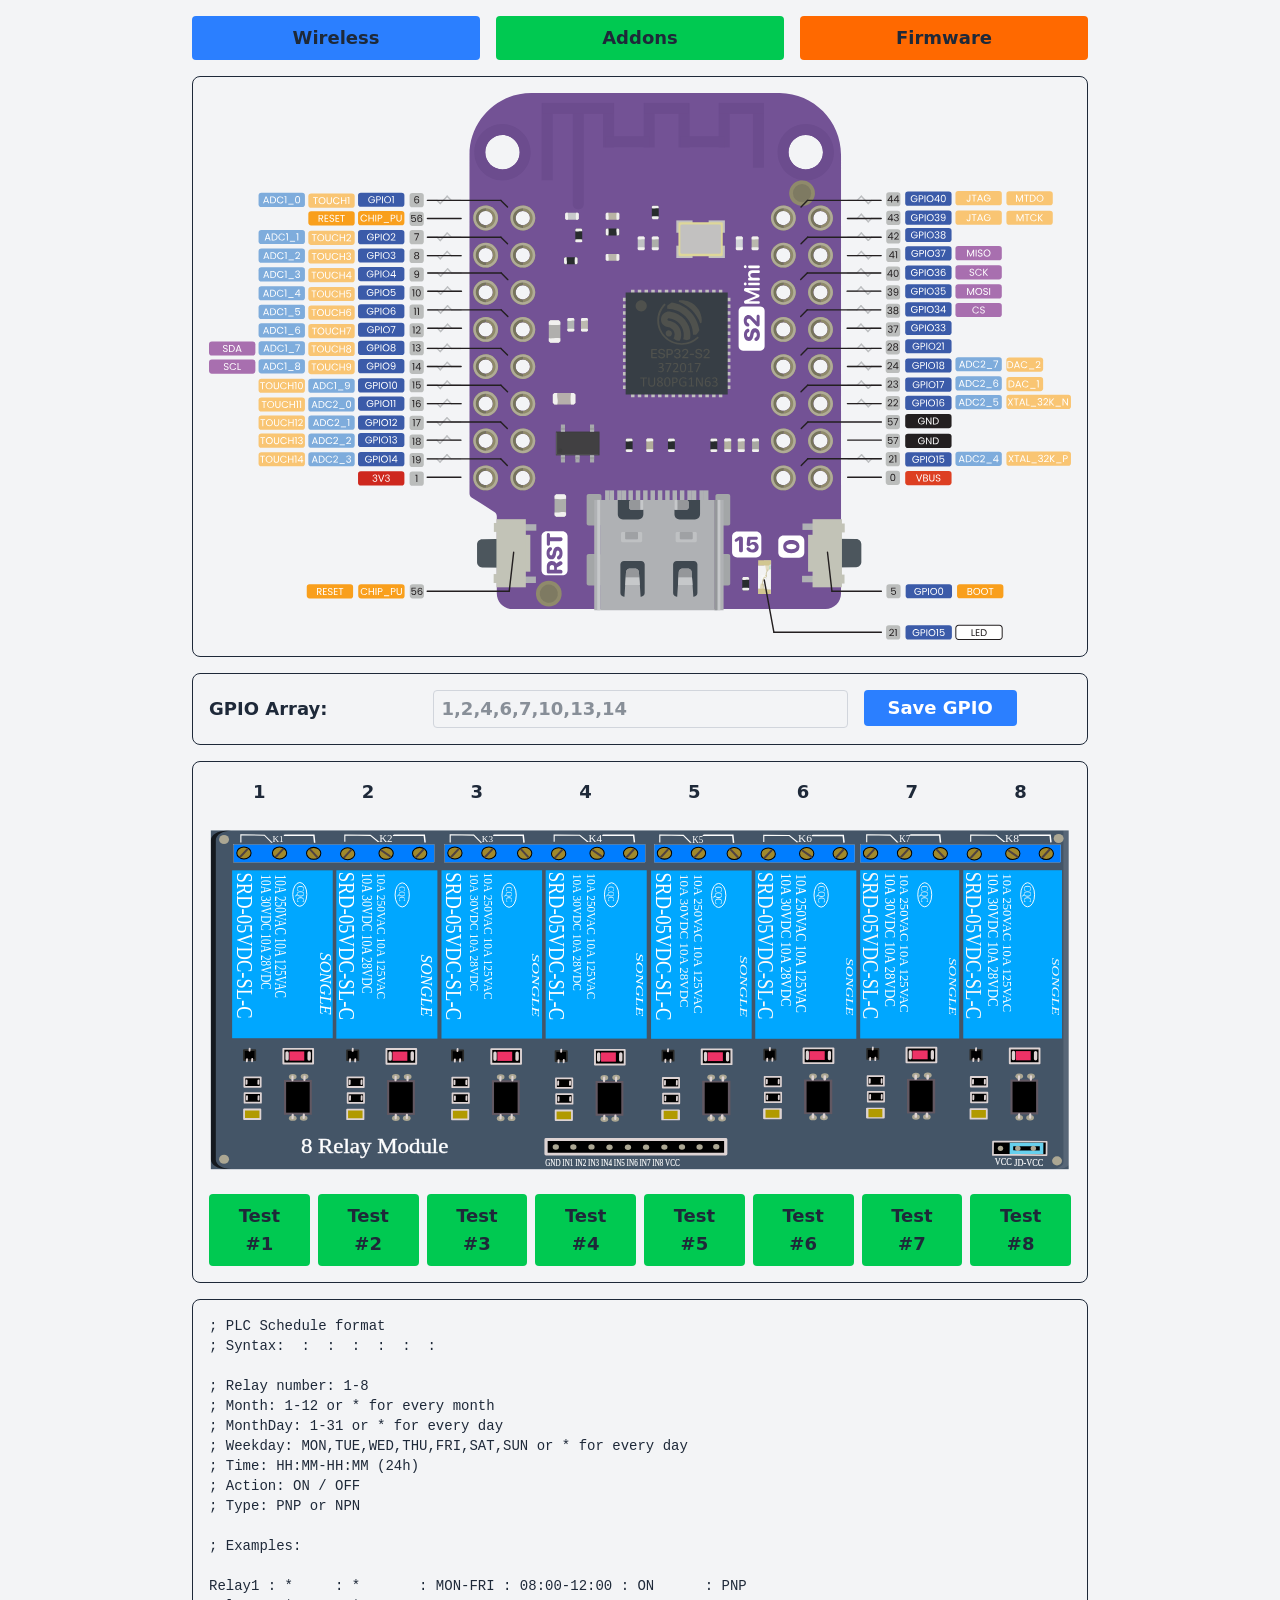
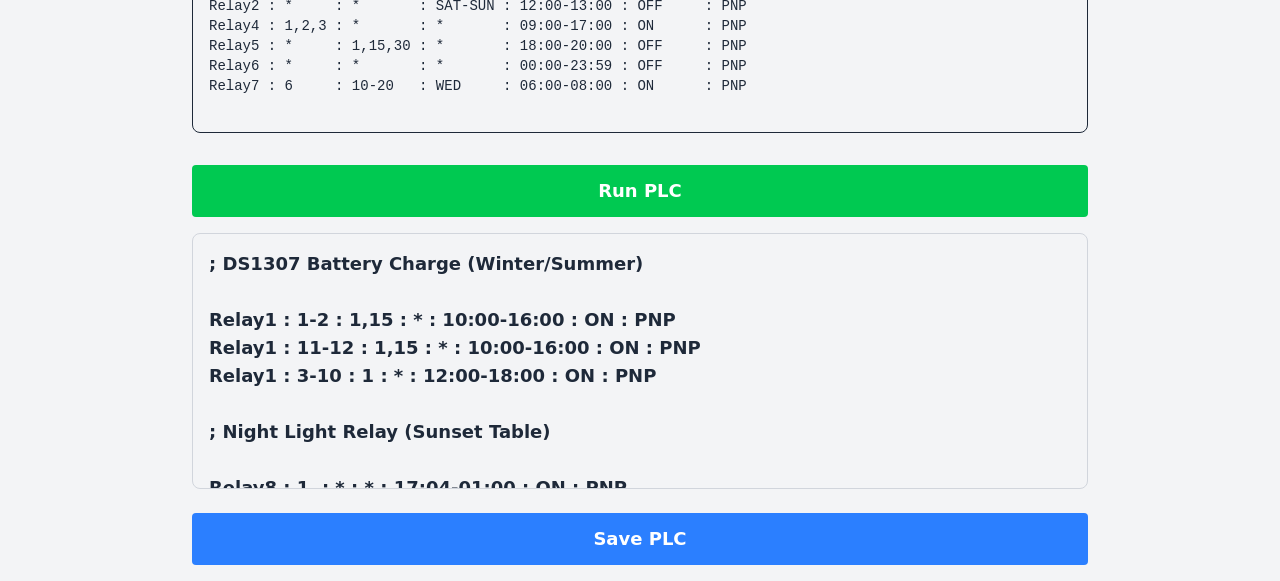
==== Web/index.html @ d3406d33 "remap eeprom" ====
<!DOCTYPE html>
<html>
    <head>
        <title>tiny relay</title>
        <meta charset="UTF-8">
        <meta name="viewport" content="width=device-width, initial-scale=1.0">
        <link rel="stylesheet" type="text/css" href="css/tailwind.css">
        <script defer src="js/common.js"></script>
        <script>
	        document.addEventListener('DOMContentLoaded', function(event)
	        {
	        	var xhr = new XMLHttpRequest();
				xhr.open("GET", "plc.txt", true);
				xhr.send();
				xhr.onload = function () {
				    if (xhr.status === 200) {
				        document.getElementById("plcbox").value = xhr.responseText;
				        var d = new Date();
				        var epoch = Math.floor(Date.now() / 1000);
						var ntp = new XMLHttpRequest();
						ntp.open('GET', 'api?&ntp=1&tz=' + getPOSIXtz() + '&epoch=' + epoch, true);
						ntp.send();
						var gpio = new XMLHttpRequest();
						gpio.open('GET', 'api?gpio=1', true);
					    gpio.send();
					    gpio.onload = function() {
					        if (gpio.status == 200) {
					        	if(gpio.responseText != 'Locked') {
									document.getElementById("gpio-array").value = gpio.responseText;
							    }
					        }
					    };
				    } else {
				        notify('', 'Failed to load PLC', 'danger');
				    }
				};
				xhr.onerror = function () {
				    notify('', 'Request error', 'danger');
				};
        	});
        	function runPLC()
			{
				var xhr = new XMLHttpRequest();
				xhr.open("GET", "api?plc=1", true);
				xhr.send();
				xhr.onload = function () {
				    if (xhr.status === 200) {
				    	if(xhr.responseText == 'Locked') {
			        		RelayLogin();
			        	}else if(xhr.responseText == '') {
			        		notify('', 'No Rules for Today', 'warning');
			        	}else{
			        		var lines = xhr.responseText.split("\n");
			        		for (var i = 0; i < lines.length - 1; i++) {
			        			var line = lines[i];
			        			notify('', line, 'success');
			        			var match = line.match(/\[#(\d+)\]/);
			        			var relayNumber = parseInt(match[1], 10);
		        				var elementId = "test-relay" + relayNumber;
								var relayElement = document.getElementById(elementId);
			        			if (line.includes("TRUE")) {
					                testRelayVisual(relayElement, relayNumber, 1);
					            }else{
					            	if(relayElement.textContent == 'Stop #' + relayNumber) {
										testRelay(relayElement, relayNumber);
									}
					            }
				        	}
			        	}
				    } else {
				        notify('', 'Failed to run PLC', 'danger');
				    }
				};
				xhr.onerror = function () {
				    notify('', 'Request error', 'danger');
				};
			}
			function testRelayVisual(obj, n, action)
			{
        		if(action == 1){
        			obj.classList.remove(
                      'bg-green-500',
                      'hover:bg-green-600'
                    );
					obj.classList.add(
                      'bg-red-500',
                      'hover:bg-red-600'
                    );
                    obj.textContent = 'Stop #' + n;
        		}else{
        			obj.classList.remove(
                      'bg-red-500',
                      'hover:bg-red-600'
                    );
					obj.classList.add(
                      'bg-green-500',
                      'hover:bg-green-600'
                    );
                    obj.textContent = 'Test #' + n;
        		}
			}
        	function testRelay(obj, n)
			{
				action = 1;
				if(obj.textContent == 'Stop #' + n) {
					action = 0;
				}
				var xhr = new XMLHttpRequest();
				xhr.open('GET', 'api?relay=' + action + '&n=' + (n - 1), true);
			    xhr.send();
			    xhr.onload = function() {
			        if (xhr.status == 200) {
			        	if(xhr.responseText == 'Locked') {
			        		RelayLogin();
			        	}else {
			        		testRelayVisual(obj, n, action);
			        		if(action == 1){
			        			notify('', 'Relay #' + n + ' ON', 'success');
			        		}else{
			        			notify('', 'Relay #' + n + ' OFF', 'danger');
			        		}
					    }
			        }else{
			        	notify('', 'Relay Test Failed', 'danger');
			        }
			    };
			}
			function saveGPIO()
			{
				var value = document.getElementById("gpio-array").value;
				var gpio = new XMLHttpRequest();
				gpio.open('GET', 'api?gpio=1&save=' + value.replace(' ',''), true);
			    gpio.send();
			    gpio.onload = function() {
			        if (gpio.status == 200) {
			        	if(gpio.responseText == 'Locked') {
			        		RelayLogin();
			        	}else {
			        		notify('', 'GPIO Saved', 'success');
					    }
			        }
			    };
			}
			function getPOSIXtz() {
			 	const tz = Intl.DateTimeFormat().resolvedOptions().timeZone;
			 	const offset = new Date().getTimezoneOffset() / 60;
			 	return "UTC" + offset;
			}
        </script>
    </head>
    <body class="bg-gray-100 dark:bg-gray-600 flex justify-center items-center min-h-screen p-4">
		<div class="fixed top-0 right-0 p-3 z-[2000]" id="notify"></div>
		<div class="fixed inset-0 bg-black opacity-50 hidden" id="modal-backdrop"></div>
	  	<div class="w-full max-w-4xl flex flex-col gap-4">
	  		<div class="flex flex-row gap-4 w-full text-lg font-semibold text-gray-800 dark:text-white">
			    <div class="grid grid-cols-1 gap-2 flex-1">
			        <button id="wireless" class="bg-blue-500 py-2 px-4 rounded hover:bg-blue-600 transition-colors duration-200" justify-center onclick="window.location.href='wireless.html'">Wireless</button>
			    </div>
			    <div class="grid grid-cols-1 gap-2 flex-1">
					<button id="test-relay1" class="bg-green-500 py-2 px-4 rounded hover:bg-green-600 transition-colors duration-200" justify-center onclick="window.location.href='addons.html'">Addons</button>
			    </div>
			    <div class="grid grid-cols-1 gap-2 flex-1">
					<button id="test-relay1" class="bg-orange-500 py-2 px-4 rounded hover:bg-orange-600 transition-colors duration-200" justify-center onclick="window.location.href='firmware.html'">Firmware</button>
			    </div>
		    </div>
	  		<div class="flex flex-row gap-4">
	  			<div class="bg-gray-100 dark:bg-gray-500 border border-gray-800 dark:border-white rounded-lg p-4">
	  			<img src="img/esp32s2-mini.svg">
	  			</div>
	  		</div>
	  		<div class="bg-gray-100 dark:bg-gray-500 border border-gray-800 dark:border-white rounded-lg p-4">
			  	<div class="flex flex-row gap-4 w-full text-lg font-semibold text-gray-800 dark:text-white">
				    <div class="w-1/4 flex items-center">
				      <span>GPIO Array:</span>
				    </div>
				    <div class="w-2/4">
						<input type="text" id="gpio-array" class="border border-gray-300 rounded px-2 py-1 focus:outline-none focus:ring focus:ring-blue-200 w-full" placeholder="1,2,4,6,7,10,13,14">
				    </div>
				    <div class="w-1/4">
				      	<button onclick="saveGPIO()" class="bg-blue-500 hover:bg-blue-600 text-white font-semibold py-1 px-6 rounded transition-colors duration-200">Save GPIO</button>
				    </div>
			  	</div>
			</div>
	  		<div class="bg-gray-100 dark:bg-gray-500 border border-gray-800 dark:border-white rounded-lg p-4">
			    <div class="flex flex-row lg:flex-col sm:flex-row gap-4 w-full text-lg font-semibold text-gray-800 dark:text-white">
				    <div class="grid grid-cols-1 lg:grid-cols-8 gap-2 flex-1">
					 	<div class="justify-self-center self-center order-8 lg:order-1">1</div>
				      	<div class="justify-self-center self-center order-7 lg:order-2">2</div>
				      	<div class="justify-self-center self-center order-6 lg:order-3">3</div>
				      	<div class="justify-self-center self-center order-5 lg:order-4">4</div>
				      	<div class="justify-self-center self-center order-4 lg:order-5">5</div>
				      	<div class="justify-self-center self-center order-3 lg:order-6">6</div>
				      	<div class="justify-self-center self-center order-2 lg:order-7">7</div>
				      	<div class="justify-self-center self-center order-1 lg:order-8">8</div>
				    </div>
				    <div class="grid grid-cols-1 flex-1">
				        <img src="img/8-channel-relay.svg" class="h-full w-full -rotate-90 lg:rotate-0 transition-transform duration-300">
				    </div>
				    <div class="grid grid-cols-1 lg:grid-cols-8 gap-2 flex-1">
						<button id="test-relay1" onclick="testRelay(this,1)" class="bg-green-500 py-2 px-4 rounded hover:bg-green-600 transition-colors duration-200 justify-center order-8 lg:order-1">Test #1</button>
					    <button id="test-relay2" onclick="testRelay(this,2)" class="bg-green-500 py-2 px-4 rounded hover:bg-green-600 transition-colors duration-200 justify-center order-7 lg:order-2">Test #2</button>
					    <button id="test-relay3" onclick="testRelay(this,3)" class="bg-green-500 py-2 px-4 rounded hover:bg-green-600 transition-colors duration-200 justify-center order-6 lg:order-3">Test #3</button>
					    <button id="test-relay4" onclick="testRelay(this,4)" class="bg-green-500 py-2 px-4 rounded hover:bg-green-600 transition-colors duration-200 justify-center order-5 lg:order-4">Test #4</button>
					    <button id="test-relay5" onclick="testRelay(this,5)" class="bg-green-500 py-2 px-4 rounded hover:bg-green-600 transition-colors duration-200 justify-center order-4 lg:order-5">Test #5</button>
					    <button id="test-relay6" onclick="testRelay(this,6)" class="bg-green-500 py-2 px-4 rounded hover:bg-green-600 transition-colors duration-200 justify-center order-3 lg:order-6">Test #6</button>
					    <button id="test-relay7" onclick="testRelay(this,7)" class="bg-green-500 py-2 px-4 rounded hover:bg-green-600 transition-colors duration-200 justify-center order-2 lg:order-7">Test #7</button>
					    <button id="test-relay8" onclick="testRelay(this,8)" class="bg-green-500 py-2 px-4 rounded hover:bg-green-600 transition-colors duration-200 justify-center order-1 lg:order-8">Test #8</button>
				    </div>
			    </div>
			</div>
			<div class="bg-gray-100 dark:bg-gray-500 border border-gray-800 dark:border-white rounded-lg p-4 text-sm text-gray-800 dark:text-white overflow-auto">
			    	<pre>
; PLC Schedule format
; Syntax: <Relay> : <Month> : <MonthDay> : <Weekday> : <Time> : <Action> : <Type>

; Relay number: 1-8
; Month: 1-12 or * for every month
; MonthDay: 1-31 or * for every day
; Weekday: MON,TUE,WED,THU,FRI,SAT,SUN or * for every day
; Time: HH:MM-HH:MM (24h)
; Action: ON / OFF
; Type: PNP or NPN

; Examples:

Relay1 : *     : *       : MON-FRI : 08:00-12:00 : ON      : PNP
Relay2 : *     : *       : SAT-SUN : 12:00-13:00 : OFF     : PNP
Relay4 : 1,2,3 : *       : *       : 09:00-17:00 : ON      : PNP
Relay5 : *     : 1,15,30 : *       : 18:00-20:00 : OFF     : PNP
Relay6 : *     : *       : *       : 00:00-23:59 : OFF     : PNP
Relay7 : 6     : 10-20   : WED     : 06:00-08:00 : ON      : PNP
				</pre>
			</div>
			<div class="gap-4 w-full max-w-4xl">
    			<div class="text-lg font-semibold text-gray-800 dark:text-white">
    				<button onclick="runPLC()" class="bg-green-500 hover:bg-green-600 text-white font-semibold py-3 px-6 rounded transition-colors duration-200 w-full mt-4">Run PLC</button>
    				<form id="plcform" method="POST" action="plc.txt">
	  					<textarea name="plcbox" id="plcbox" class="w-full h-64 p-4 border border-gray-300 rounded-lg resize-none focus:outline-none focus:ring-2 focus:ring-blue-500 mt-4" placeholder="Enter PLC data here..."></textarea>
			    		<button type="submit" class="bg-blue-500 hover:bg-blue-600 text-white font-semibold py-3 px-6 rounded transition-colors duration-200 w-full mt-4">Save PLC</button>
			    	</form>
				</div>
	  		</div>
		</div>
		<div class="fixed inset-0 flex items-center justify-center hidden modal" id="demo-lock">
		    <div class="bg-white dark:bg-gray-800 p-4 rounded-lg w-full max-w-md mx-auto border border-gray-600 dark:border-gray-300">
		        <div class="flex modal-header justify-between items-center border-b border-gray-600 dark:border-gray-300">
		        	<h5 class="text-lg font-semibold text-gray-800 dark:text-white">Login</h5>
		            <button id="close-modal" class="text-gray-500 hover:text-gray-800 dark:text-gray-400 dark:hover:text-gray-300 focus:outline-none text-2xl" onclick="hideModal(this)">&times;</button>
		        </div>
		        <form method="POST" action="login" id="demo-lock-form">
		            <input type="password" id="DemoPassword" name="password" class="border border-gray-300 dark:border-gray-600 focus:ring focus:ring-green-500 rounded-md p-2 w-full" placeholder="Password" required>
		        	<button type="submit" class="bg-green-500 hover:bg-green-600 text-white rounded w-full px-4 py-2 mt-4" id="demo-lock-ok">Login</button>
		        </form>
		    </div>
		</div>
    </body>
</html>
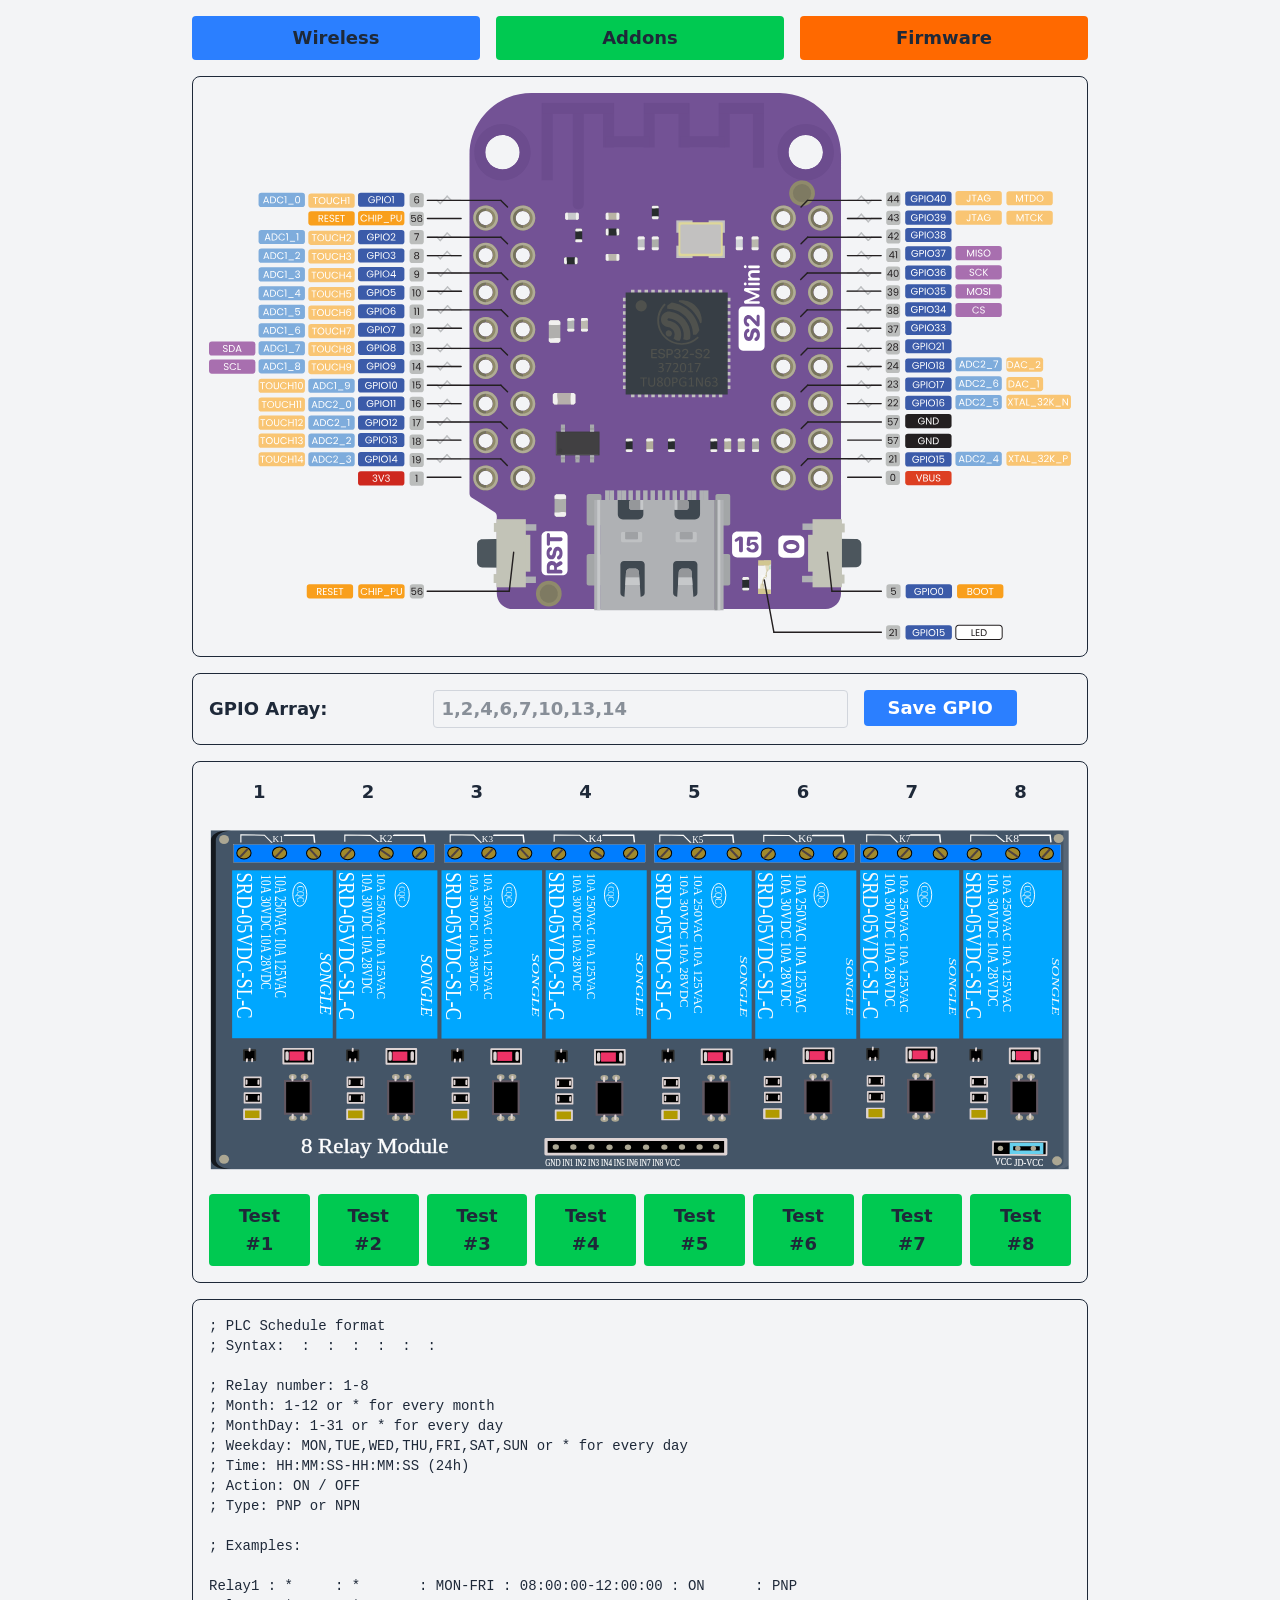
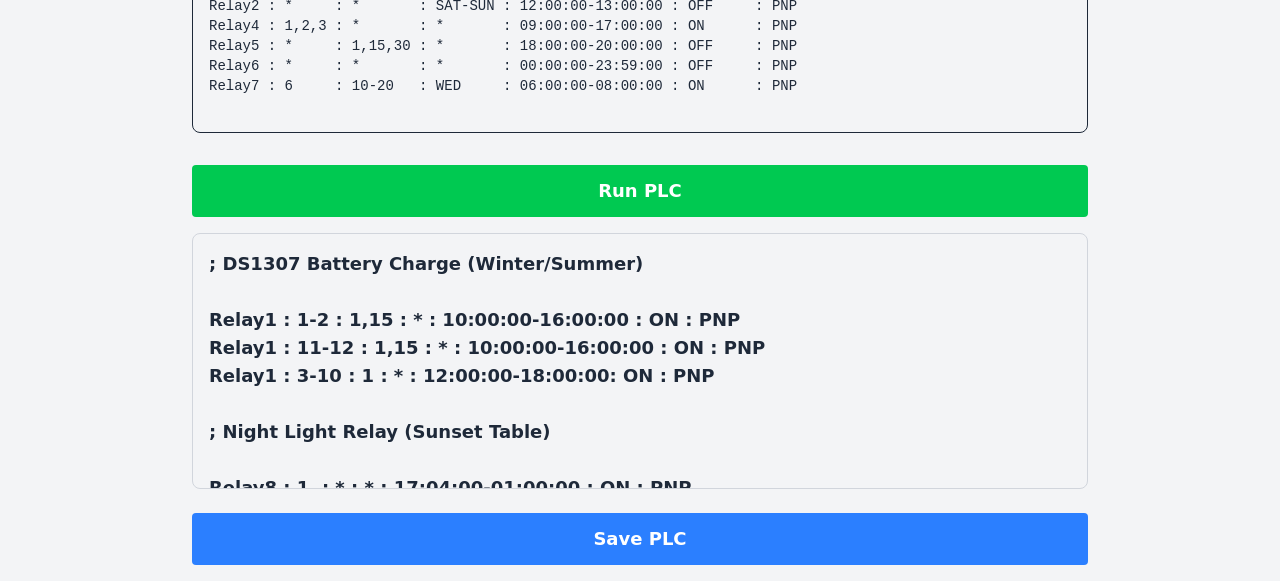
==== commit b5c91a5f: "added plc time in seconds" ====
--- a/Web/index.html
+++ b/Web/index.html
@@ -7,8 +7,42 @@
         <link rel="stylesheet" type="text/css" href="css/tailwind.css">
         <script defer src="js/common.js"></script>
         <script>
+        	var nvram = new XMLHttpRequest();
+            nvram.responseType = 'json';
+            nvram.open('GET', 'nvram.json', true);
+            nvram.send();
+            nvram.onload = function(e) {
+                if (nvram.response != undefined && nvram.response.nvram) {
+			        var info = nvram.response.nvram[0];
+			        if (info.indexOf('ESP32-D0WD-V3') != -1) {
+            			document.getElementById('8-channel-relay').remove();
+			            var espboard = document.getElementById('esp32-board');
+			            espboard.src = 'img/esp32-relay-x1.svg';
+			            var testbutton = document.createElement('button');
+			            testbutton.textContent = 'Test Relay 1';
+                        testbutton.classList.add(
+                    	'bg-green-500',
+                    	'py-2',
+                    	'px-4',
+                    	'rounded',
+                    	'hover:bg-green-600',
+                    	'transition-colors',
+                    	'duration-200',
+                    	'justify-center',
+                    	'm-6'
+                        );
+						testbutton.onclick = function(e) {
+						    testRelay(this,1);
+						};
+                        espboard.parentElement.appendChild(testbutton);
+			        }
+			    } else {
+			       document.getElementById("esp32-board").src = 'img/esp32s2-mini.svg';
+			    }
+            };
 	        document.addEventListener('DOMContentLoaded', function(event)
 	        {
+
 	        	var xhr = new XMLHttpRequest();
 				xhr.open("GET", "plc.txt", true);
 				xhr.send();
@@ -86,7 +120,7 @@
                       'bg-red-500',
                       'hover:bg-red-600'
                     );
-                    obj.textContent = 'Stop #' + n;
+                     obj.textContent = obj.textContent.replace('Test','Stop');
         		}else{
         			obj.classList.remove(
                       'bg-red-500',
@@ -96,13 +130,14 @@
                       'bg-green-500',
                       'hover:bg-green-600'
                     );
-                    obj.textContent = 'Test #' + n;
+                    obj.textContent = obj.textContent.replace('Stop','Test');
         		}
 			}
         	function testRelay(obj, n)
 			{
 				action = 1;
-				if(obj.textContent == 'Stop #' + n) {
+
+				if (obj.textContent.indexOf('Stop') != -1) {
 					action = 0;
 				}
 				var xhr = new XMLHttpRequest();
@@ -164,9 +199,11 @@
 			    </div>
 		    </div>
 	  		<div class="flex flex-row gap-4">
-	  			<div class="bg-gray-100 dark:bg-gray-500 border border-gray-800 dark:border-white rounded-lg p-4">
-	  			<img src="img/esp32s2-mini.svg">
+	  			<center>
+	  			<div class="bg-gray-100 dark:bg-gray-500 border border-gray-800 dark:border-white rounded-lg p-4 text-lg font-semibold text-gray-800 dark:text-white">
+	  				<img id="esp32-board">
 	  			</div>
+	  			</center>
 	  		</div>
 	  		<div class="bg-gray-100 dark:bg-gray-500 border border-gray-800 dark:border-white rounded-lg p-4">
 			  	<div class="flex flex-row gap-4 w-full text-lg font-semibold text-gray-800 dark:text-white">
@@ -181,7 +218,7 @@
 				    </div>
 			  	</div>
 			</div>
-	  		<div class="bg-gray-100 dark:bg-gray-500 border border-gray-800 dark:border-white rounded-lg p-4">
+	  		<div id="8-channel-relay" class="bg-gray-100 dark:bg-gray-500 border border-gray-800 dark:border-white rounded-lg p-4">
 			    <div class="flex flex-row lg:flex-col sm:flex-row gap-4 w-full text-lg font-semibold text-gray-800 dark:text-white">
 				    <div class="grid grid-cols-1 lg:grid-cols-8 gap-2 flex-1">
 					 	<div class="justify-self-center self-center order-8 lg:order-1">1</div>
@@ -217,18 +254,18 @@
 ; Month: 1-12 or * for every month
 ; MonthDay: 1-31 or * for every day
 ; Weekday: MON,TUE,WED,THU,FRI,SAT,SUN or * for every day
-; Time: HH:MM-HH:MM (24h)
+; Time: HH:MM:SS-HH:MM:SS (24h)
 ; Action: ON / OFF
 ; Type: PNP or NPN
 
 ; Examples:
 
-Relay1 : *     : *       : MON-FRI : 08:00-12:00 : ON      : PNP
-Relay2 : *     : *       : SAT-SUN : 12:00-13:00 : OFF     : PNP
-Relay4 : 1,2,3 : *       : *       : 09:00-17:00 : ON      : PNP
-Relay5 : *     : 1,15,30 : *       : 18:00-20:00 : OFF     : PNP
-Relay6 : *     : *       : *       : 00:00-23:59 : OFF     : PNP
-Relay7 : 6     : 10-20   : WED     : 06:00-08:00 : ON      : PNP
+Relay1 : *     : *       : MON-FRI : 08:00:00-12:00:00 : ON      : PNP
+Relay2 : *     : *       : SAT-SUN : 12:00:00-13:00:00 : OFF     : PNP
+Relay4 : 1,2,3 : *       : *       : 09:00:00-17:00:00 : ON      : PNP
+Relay5 : *     : 1,15,30 : *       : 18:00:00-20:00:00 : OFF     : PNP
+Relay6 : *     : *       : *       : 00:00:00-23:59:00 : OFF     : PNP
+Relay7 : 6     : 10-20   : WED     : 06:00:00-08:00:00 : ON      : PNP
 				</pre>
 			</div>
 			<div class="gap-4 w-full max-w-4xl">
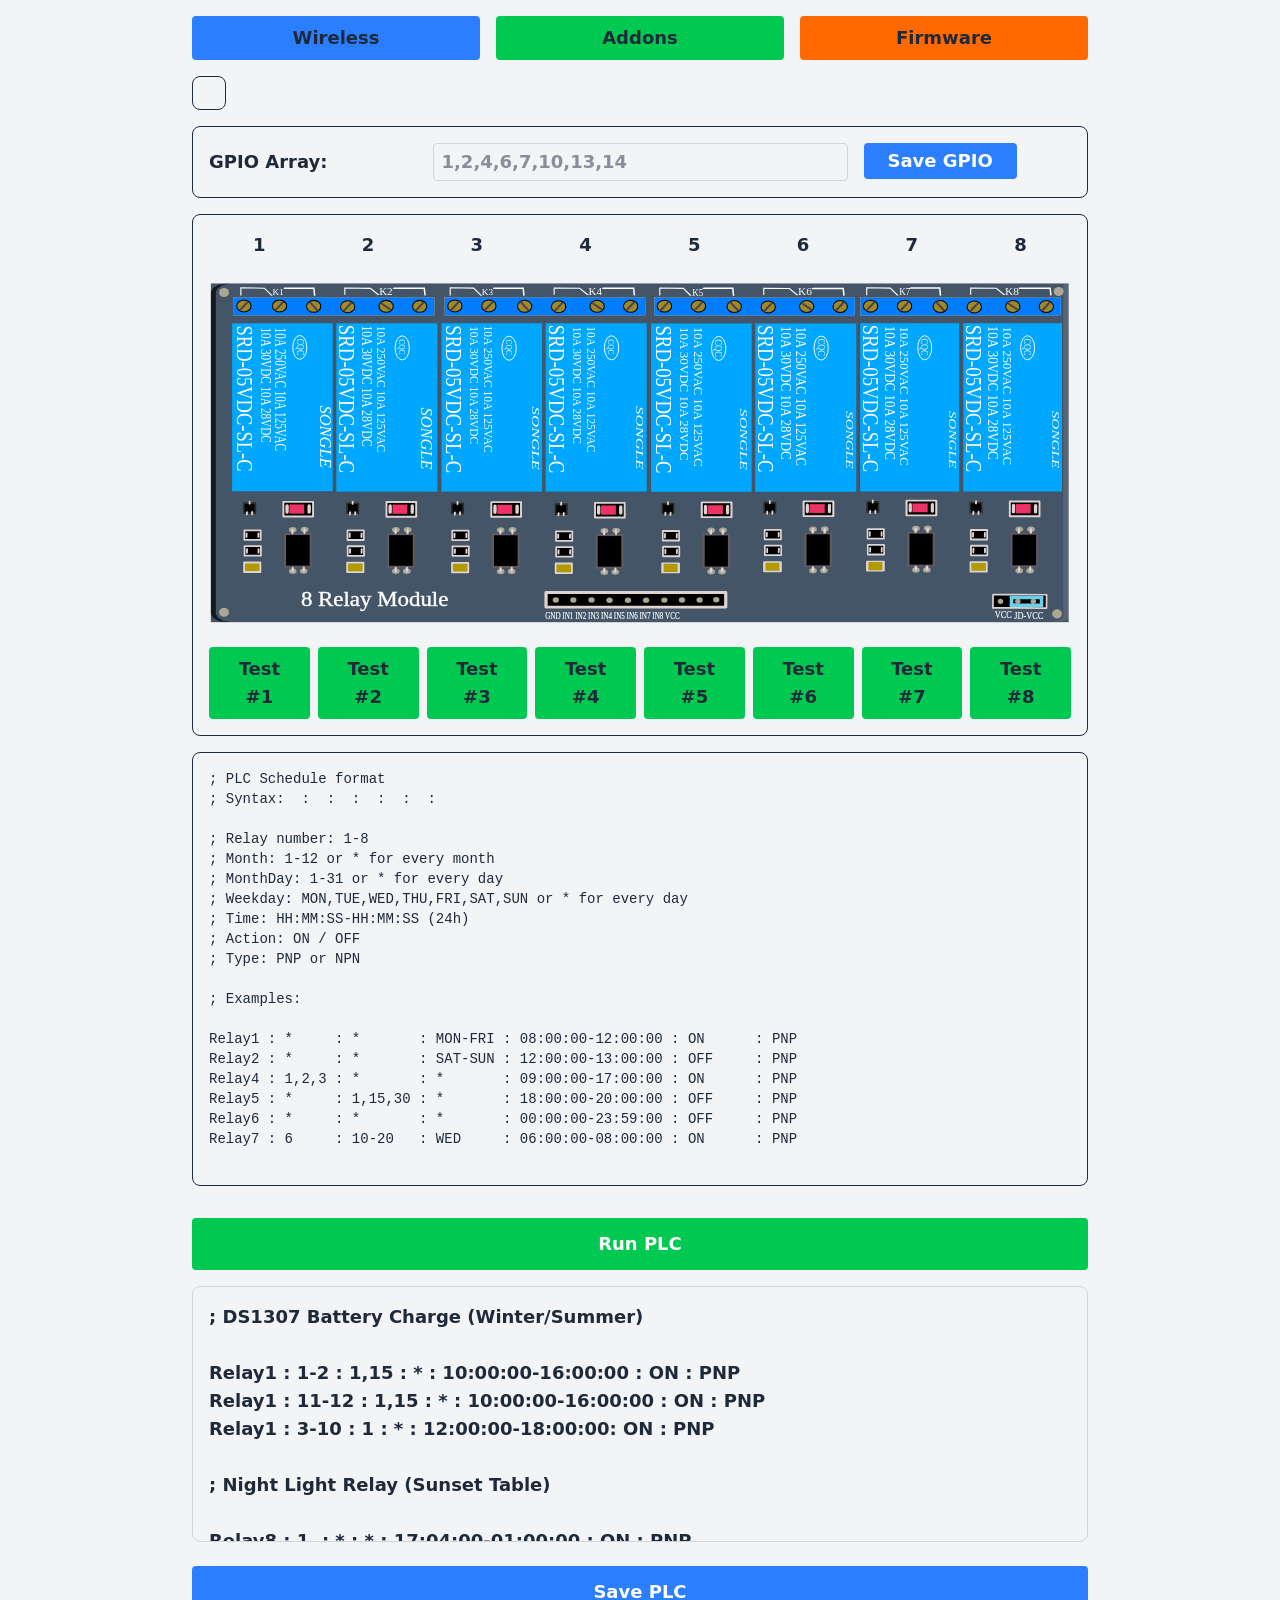
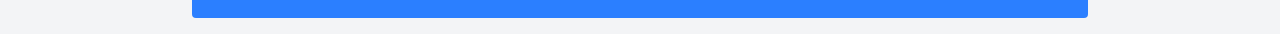
==== commit 9c03ace1: "keeps plc programming after FS flash" ====
--- a/Web/index.html
+++ b/Web/index.html
@@ -35,9 +35,9 @@
 						    testRelay(this,1);
 						};
                         espboard.parentElement.appendChild(testbutton);
-			        }
-			    } else {
-			       document.getElementById("esp32-board").src = 'img/esp32s2-mini.svg';
+				    } else {
+				       document.getElementById("esp32-board").src = 'img/esp32s2-mini.svg';
+				   	}
 			    }
             };
 	        document.addEventListener('DOMContentLoaded', function(event)
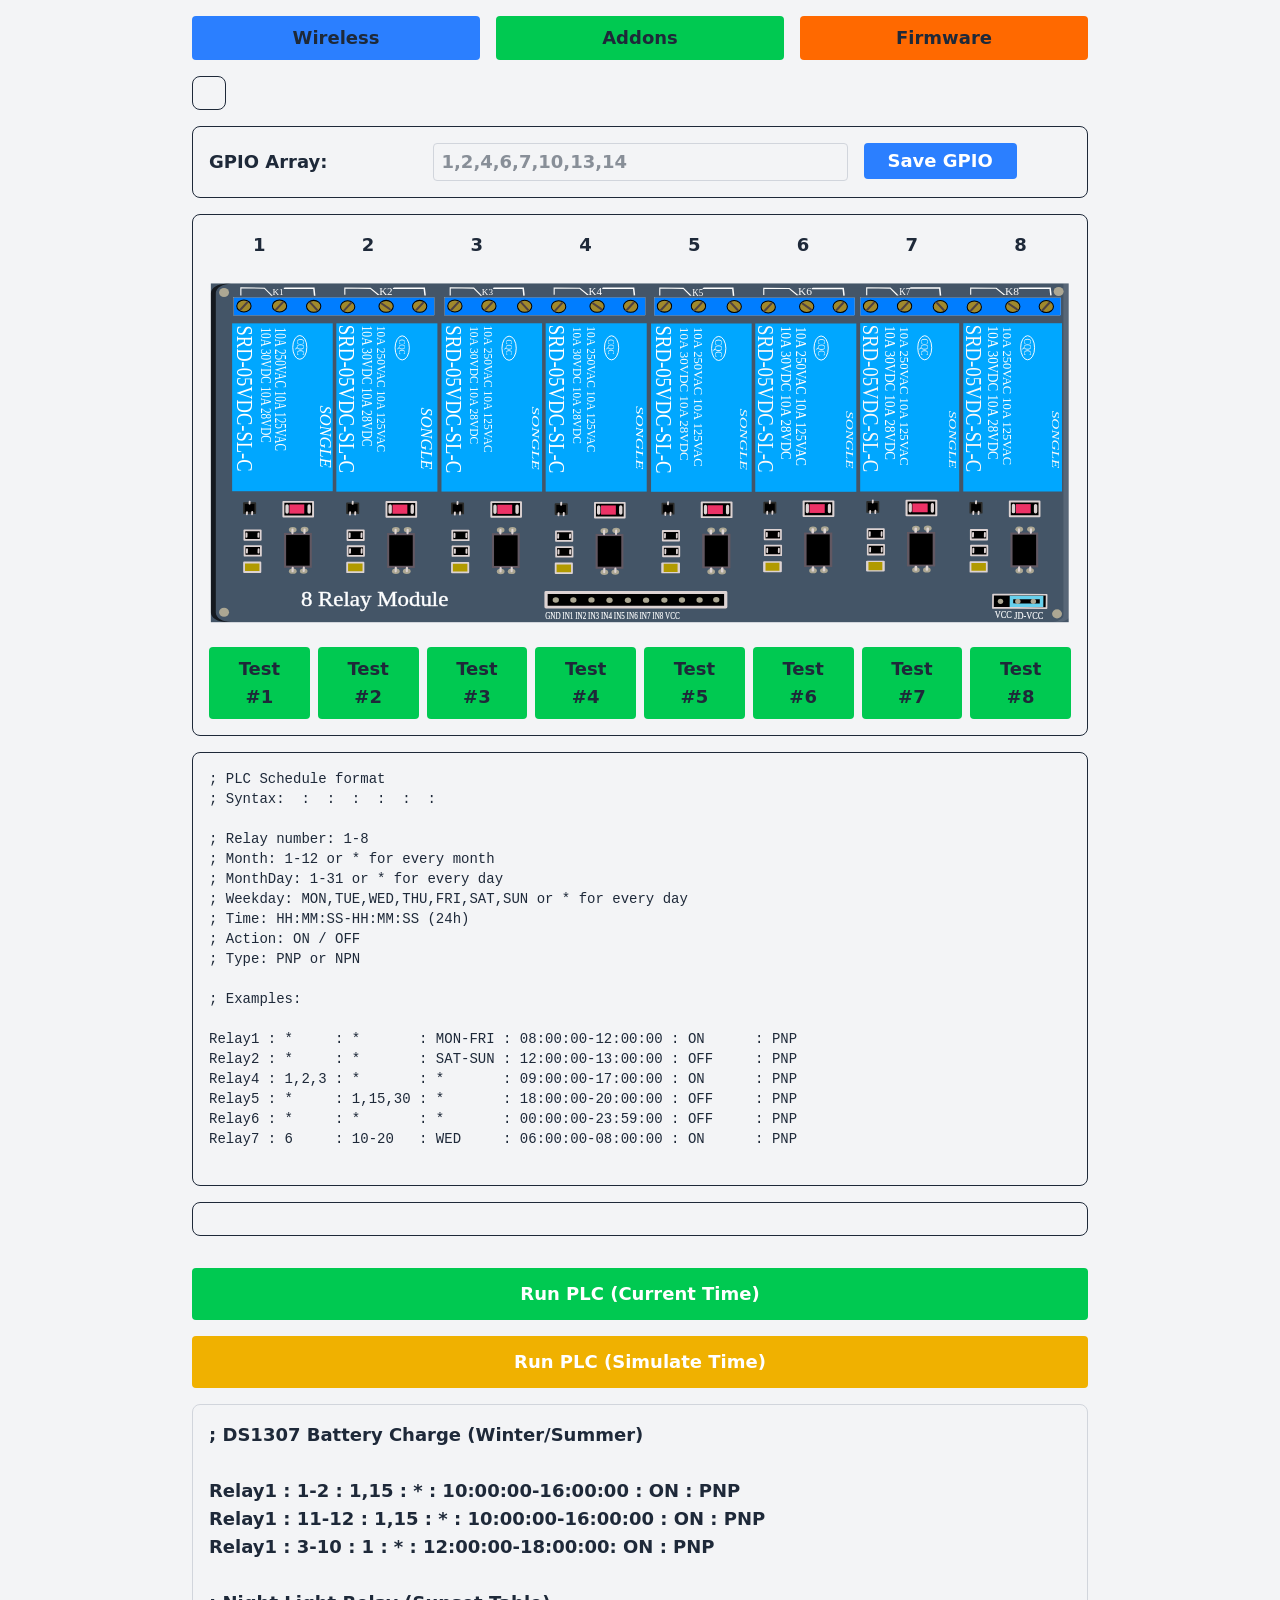
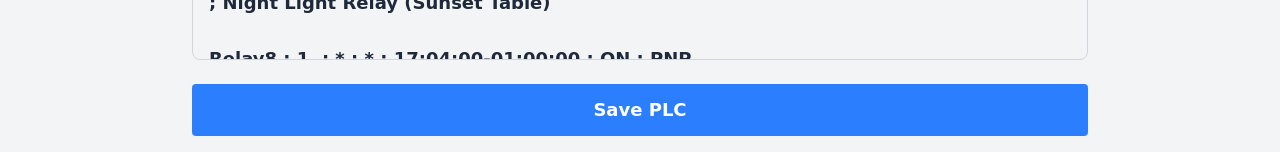
==== commit 51d868be: "added time simulation button" ====
--- a/Web/index.html
+++ b/Web/index.html
@@ -42,17 +42,21 @@
             };
 	        document.addEventListener('DOMContentLoaded', function(event)
 	        {
-
 	        	var xhr = new XMLHttpRequest();
 				xhr.open("GET", "plc.txt", true);
 				xhr.send();
 				xhr.onload = function () {
 				    if (xhr.status === 200) {
-				        document.getElementById("plcbox").value = xhr.responseText;
+				        document.getElementById('plcbox').value = xhr.responseText;
 				        var d = new Date();
 				        var epoch = Math.floor(Date.now() / 1000);
 						var ntp = new XMLHttpRequest();
 						ntp.open('GET', 'api?&ntp=1&tz=' + getPOSIXtz() + '&epoch=' + epoch, true);
+						ntp.onload = function () {
+							if (ntp.status === 200 && ntp.responseText.length < 100) {
+								document.getElementById("ntp-time").innerHTML = ntp.responseText;
+							}
+						};
 						ntp.send();
 						var gpio = new XMLHttpRequest();
 						gpio.open('GET', 'api?gpio=1', true);
@@ -72,6 +76,68 @@
 				    notify('', 'Request error', 'danger');
 				};
         	});
+        	function runPLCwTime()
+			{
+				var plcText = document.getElementById("plcbox").value;
+				var lines = plcText.split("\n");
+				var now = new Date();
+				var year = now.getFullYear();
+				var month = now.getMonth();
+				var day = now.getDate();
+				var index = 0;
+
+				function sendNext()
+				{
+					while (index < lines.length) {
+						var line = lines[index++].trim();
+						if (line === "" || line.startsWith(";")) continue;
+
+						var parts = line.split(":");
+						if (parts.length < 10) continue;
+
+						var timeField = parts.slice(4, parts.length - 2).join(":").trim();
+						var startTime = timeField.split("-")[0].trim();
+						if (!startTime) continue;
+
+						var tp = startTime.split(":");
+						if (tp.length < 3) continue;
+
+						var d = new Date(year, month, day, +tp[0], +tp[1], +tp[2]);
+						var epoch = Math.floor(d.getTime() / 1000);
+						notify('', d, 'success');
+
+						var ntp = new XMLHttpRequest();
+						ntp.open('GET', 'api?&ntp=1&epoch=' + epoch, true);
+						ntp.onload = function () {
+							var xhr = new XMLHttpRequest();
+							xhr.open("GET", "api?plc=1", true);
+							xhr.send();
+							xhr.onload = function () {
+								if (xhr.status === 200) {
+									if (xhr.responseText == 'Locked') {
+										RelayLogin();
+									} else {
+										setTimeout(sendNext, 1000);
+									}
+								} else {
+									notify('', 'Failed to run PLC', 'danger');
+								}
+							};
+							xhr.onerror = function () {
+								notify('', 'Request error', 'danger');
+							};
+						};
+						ntp.send();
+						return;
+					}
+					notify('', 'Resetting Local Time', 'warning');
+					var epoch = Math.floor(Date.now() / 1000);
+					var ntp = new XMLHttpRequest();
+					ntp.open('GET', 'api?&ntp=1&epoch=' + epoch, true);
+					ntp.send();
+				}
+				sendNext();
+			}
         	function runPLC()
 			{
 				var xhr = new XMLHttpRequest();
@@ -268,9 +334,12 @@
 Relay7 : 6     : 10-20   : WED     : 06:00:00-08:00:00 : ON      : PNP
 				</pre>
 			</div>
+			<div class="bg-gray-100 dark:bg-gray-500 border border-gray-800 dark:border-white rounded-lg p-4 text-sm text-gray-800 dark:text-white overflow-auto" id="ntp-time">
+			</div>
 			<div class="gap-4 w-full max-w-4xl">
     			<div class="text-lg font-semibold text-gray-800 dark:text-white">
-    				<button onclick="runPLC()" class="bg-green-500 hover:bg-green-600 text-white font-semibold py-3 px-6 rounded transition-colors duration-200 w-full mt-4">Run PLC</button>
+    				<button onclick="runPLC()" class="bg-green-500 hover:bg-green-600 text-white font-semibold py-3 px-6 rounded transition-colors duration-200 w-full mt-4">Run PLC (Current Time)</button>
+    				<button onclick="runPLCwTime()" class="bg-yellow-500 hover:bg-yellow-600 text-white font-semibold py-3 px-6 rounded transition-colors duration-200 w-full mt-4">Run PLC (Simulate Time)</button>
     				<form id="plcform" method="POST" action="plc.txt">
 	  					<textarea name="plcbox" id="plcbox" class="w-full h-64 p-4 border border-gray-300 rounded-lg resize-none focus:outline-none focus:ring-2 focus:ring-blue-500 mt-4" placeholder="Enter PLC data here..."></textarea>
 			    		<button type="submit" class="bg-blue-500 hover:bg-blue-600 text-white font-semibold py-3 px-6 rounded transition-colors duration-200 w-full mt-4">Save PLC</button>
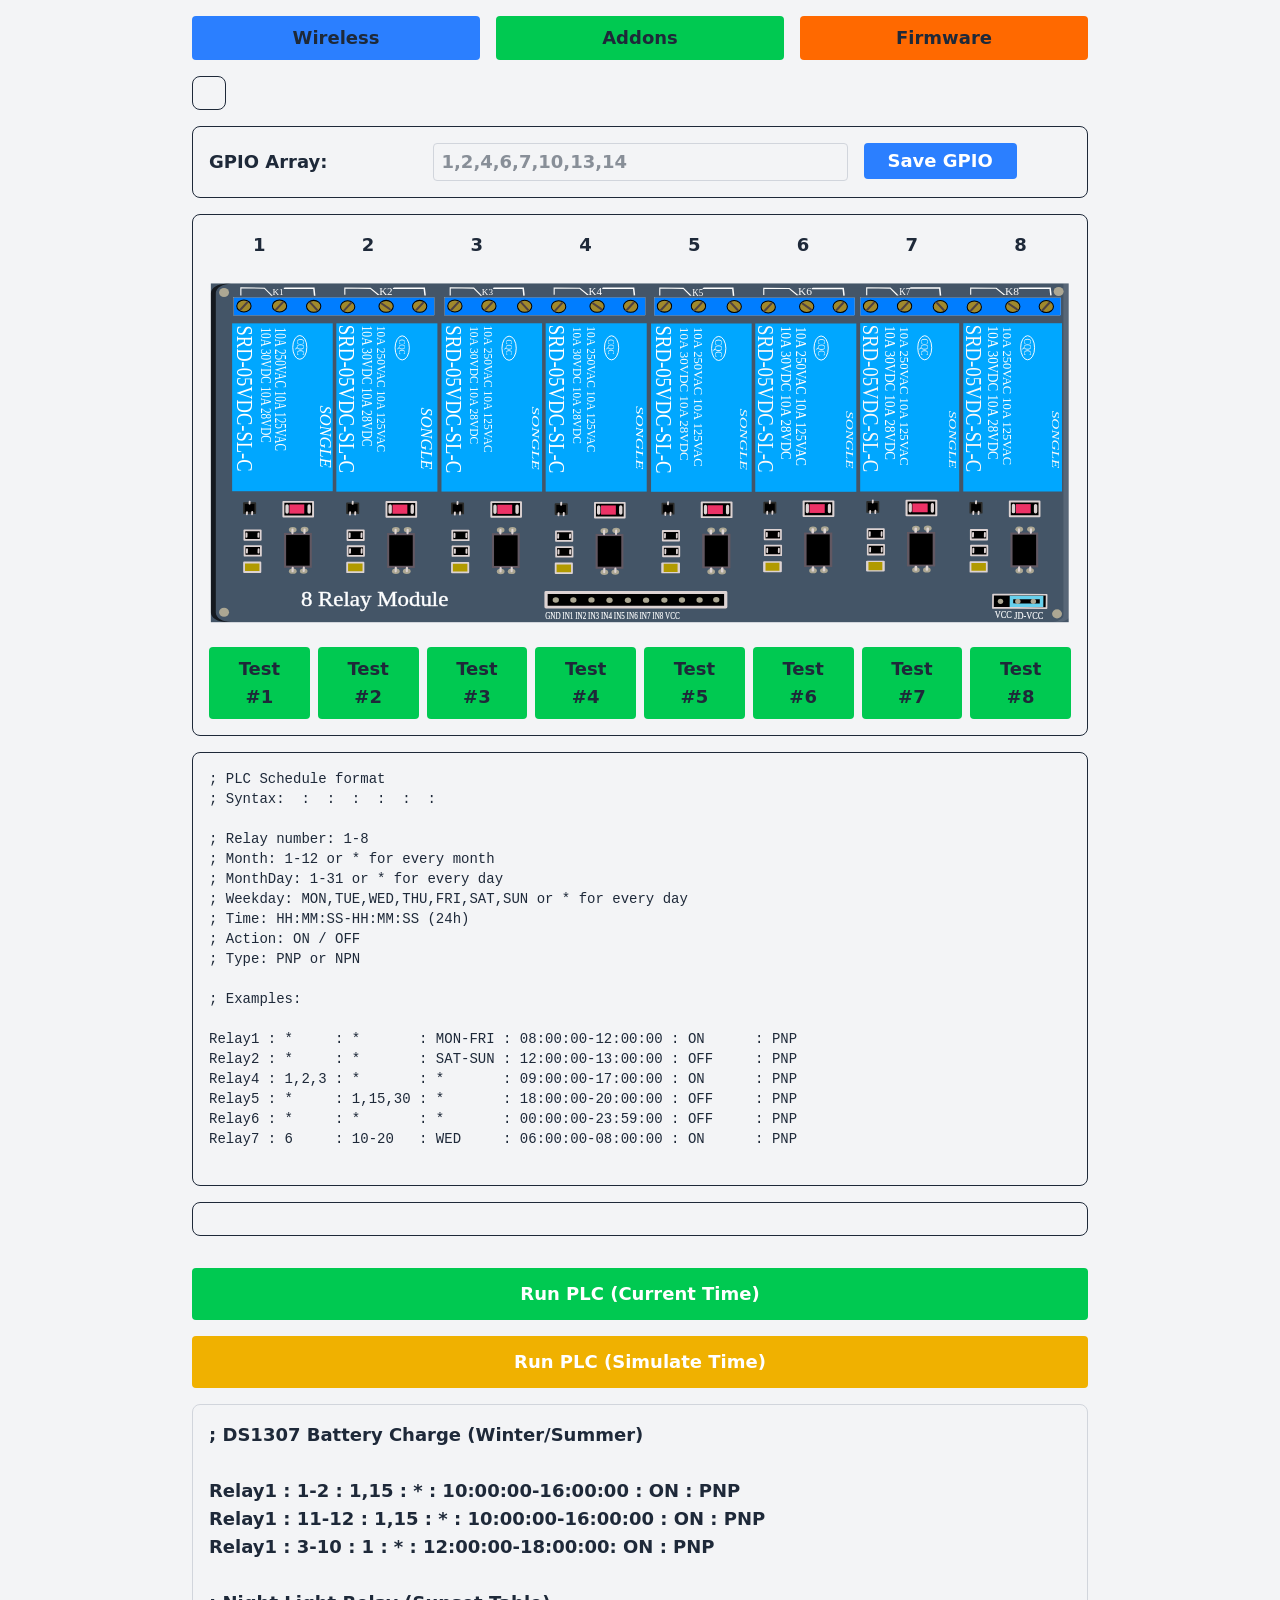
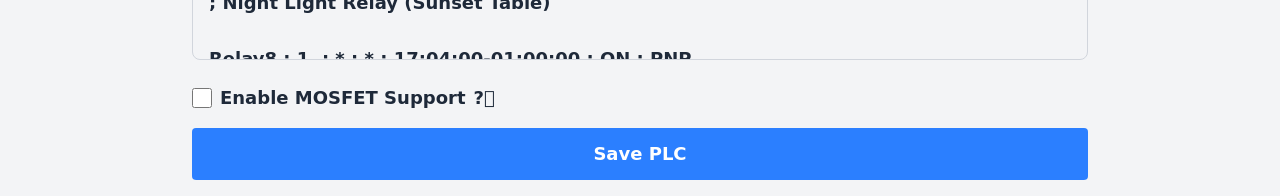
==== commit 279606ef: "mosfet support code" ====
--- a/Web/index.html
+++ b/Web/index.html
@@ -42,6 +42,7 @@
             };
 	        document.addEventListener('DOMContentLoaded', function(event)
 	        {
+	        	document.getElementById('mosfet').checked = false;
 	        	var xhr = new XMLHttpRequest();
 				xhr.open("GET", "plc.txt", true);
 				xhr.send();
@@ -65,6 +66,16 @@
 					        if (gpio.status == 200) {
 					        	if(gpio.responseText != 'Locked') {
 									document.getElementById("gpio-array").value = gpio.responseText;
+							    }
+					        }
+					    };
+					    var mosfet = new XMLHttpRequest();
+						mosfet.open('GET', 'api?mosfet=1', true);
+					    mosfet.send();
+					    mosfet.onload = function() {
+					        if (mosfet.status == 200) {
+					        	if(mosfet.responseText == '1') {
+									document.getElementById('mosfet').checked = true;
 							    }
 					        }
 					    };
@@ -342,6 +353,14 @@
     				<button onclick="runPLCwTime()" class="bg-yellow-500 hover:bg-yellow-600 text-white font-semibold py-3 px-6 rounded transition-colors duration-200 w-full mt-4">Run PLC (Simulate Time)</button>
     				<form id="plcform" method="POST" action="plc.txt">
 	  					<textarea name="plcbox" id="plcbox" class="w-full h-64 p-4 border border-gray-300 rounded-lg resize-none focus:outline-none focus:ring-2 focus:ring-blue-500 mt-4" placeholder="Enter PLC data here..."></textarea>
+	  					<label class="flex items-center gap-2 mt-4 text-gray-800 dark:text-white">
+							<input type="checkbox" name="mosfet" id="mosfet" value="1" class="w-5 h-5"> Enable MOSFET Support
+							<span class="relative group cursor-help">&#63;&#x20DD;
+							  <span class="absolute hidden group-hover:block bg-black text-white text-xs rounded p-2 w-64 bottom-full left-1/2 -translate-x-1/2 mb-1 z-10">
+							    Discharge N-Channel 'NPN' or Pull-Up P-Channel 'PNP' for MOSFET turn off
+							  </span>
+							</span>
+						</label>
 			    		<button type="submit" class="bg-blue-500 hover:bg-blue-600 text-white font-semibold py-3 px-6 rounded transition-colors duration-200 w-full mt-4">Save PLC</button>
 			    	</form>
 				</div>
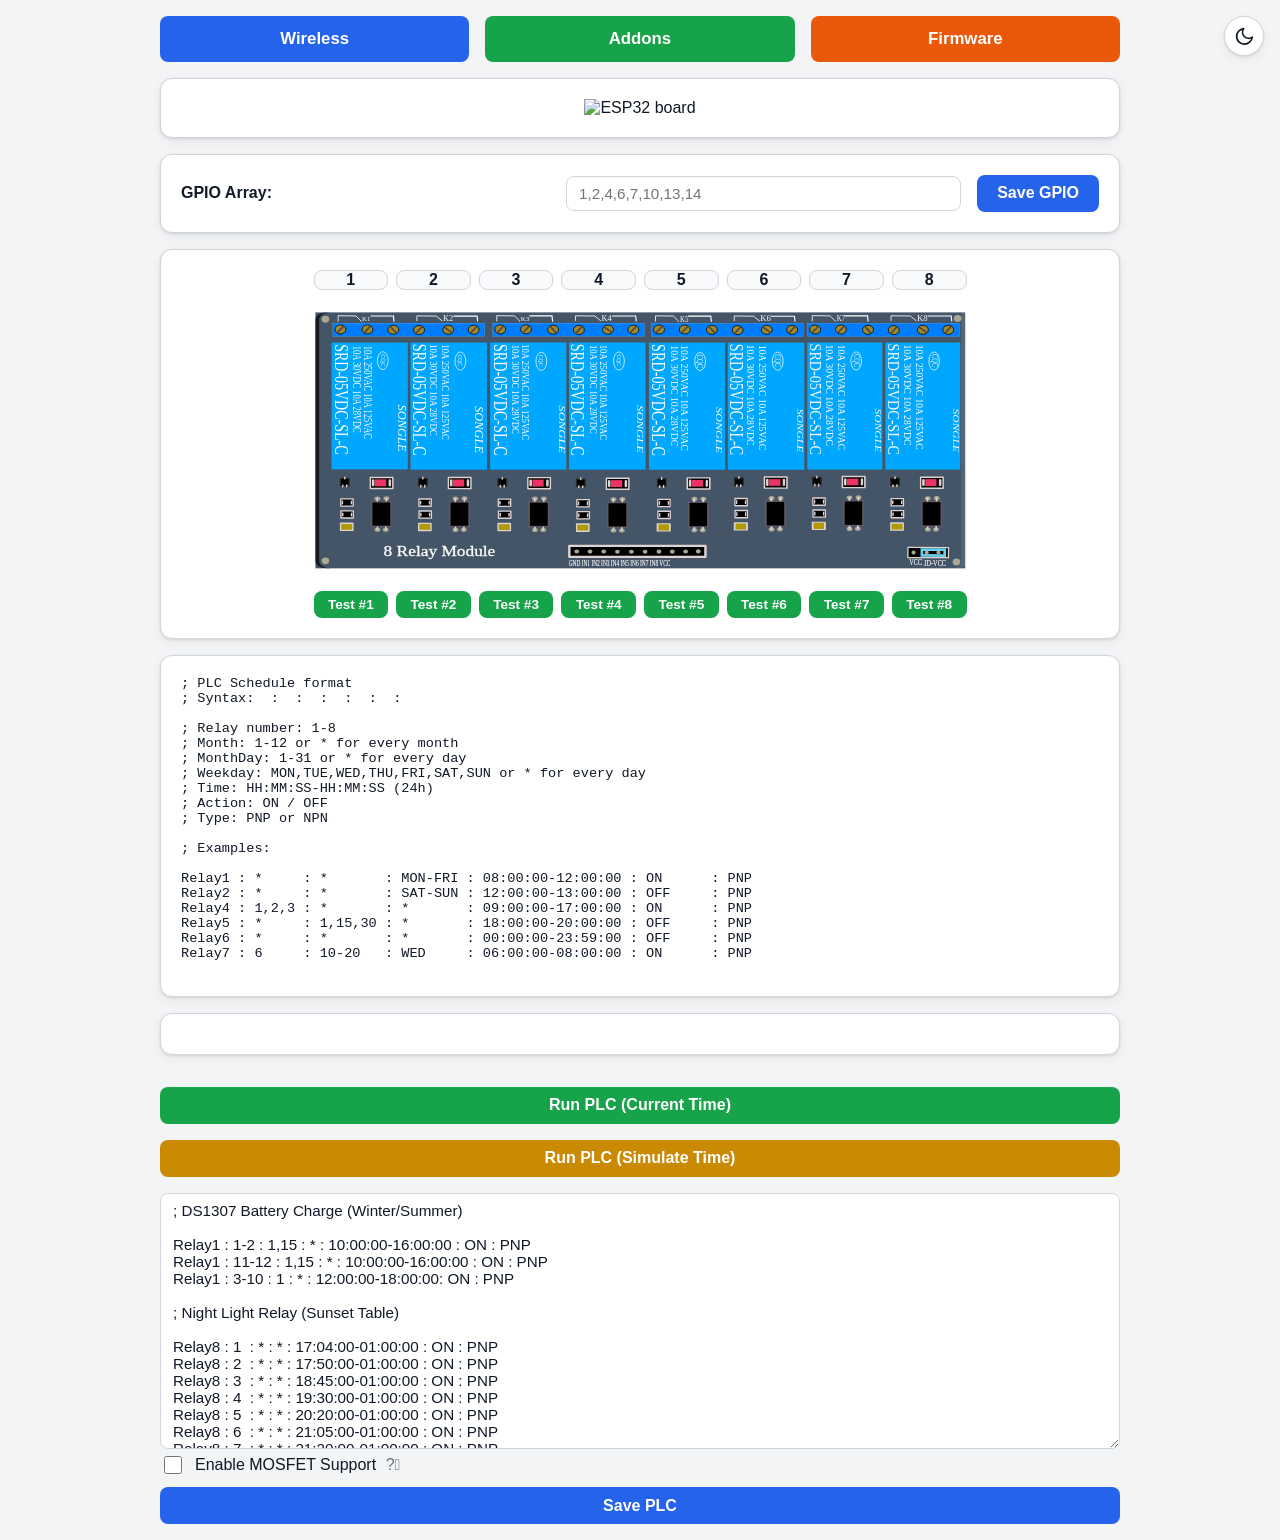
==== commit f9775a70: "addons support fixed" ====
--- a/Web/index.html
+++ b/Web/index.html
@@ -4,7 +4,7 @@
         <title>tiny relay</title>
         <meta charset="UTF-8">
         <meta name="viewport" content="width=device-width, initial-scale=1.0">
-        <link rel="stylesheet" type="text/css" href="css/tailwind.css">
+        <link rel="stylesheet" type="text/css" href="css/style.css">
         <script defer src="js/common.js"></script>
         <script>
         	var nvram = new XMLHttpRequest();
@@ -20,17 +20,7 @@
 			            espboard.src = 'img/esp32-relay-x1.svg';
 			            var testbutton = document.createElement('button');
 			            testbutton.textContent = 'Test Relay 1';
-                        testbutton.classList.add(
-                    	'bg-green-500',
-                    	'py-2',
-                    	'px-4',
-                    	'rounded',
-                    	'hover:bg-green-600',
-                    	'transition-colors',
-                    	'duration-200',
-                    	'justify-center',
-                    	'm-6'
-                        );
+                        testbutton.classList.add('btn', 'btn-green', 'm-6');
 						testbutton.onclick = function(e) {
 						    testRelay(this,1);
 						};
@@ -170,13 +160,13 @@
 		        				var elementId = "test-relay" + relayNumber;
 								var relayElement = document.getElementById(elementId);
 			        			if (line.includes("TRUE")) {
-					                testRelayVisual(relayElement, relayNumber, 1);
-					            }else{
-					            	if(relayElement.textContent == 'Stop #' + relayNumber) {
+				        			testRelayVisual(relayElement, relayNumber, 1);
+				        		}else{
+				        			if(relayElement.textContent == 'Stop #' + relayNumber) {
 										testRelay(relayElement, relayNumber);
 									}
-					            }
-				        	}
+				        		}
+			        		}
 			        	}
 				    } else {
 				        notify('', 'Failed to run PLC', 'danger');
@@ -189,24 +179,12 @@
 			function testRelayVisual(obj, n, action)
 			{
         		if(action == 1){
-        			obj.classList.remove(
-                      'bg-green-500',
-                      'hover:bg-green-600'
-                    );
-					obj.classList.add(
-                      'bg-red-500',
-                      'hover:bg-red-600'
-                    );
-                     obj.textContent = obj.textContent.replace('Test','Stop');
+        			obj.classList.remove('btn-green');
+					obj.classList.add('btn-red');
+                    obj.textContent = obj.textContent.replace('Test','Stop');
         		}else{
-        			obj.classList.remove(
-                      'bg-red-500',
-                      'hover:bg-red-600'
-                    );
-					obj.classList.add(
-                      'bg-green-500',
-                      'hover:bg-green-600'
-                    );
+        			obj.classList.remove('btn-red');
+					obj.classList.add('btn-green');
                     obj.textContent = obj.textContent.replace('Stop','Test');
         		}
 			}
@@ -260,70 +238,54 @@
 			}
         </script>
     </head>
-    <body class="bg-gray-100 dark:bg-gray-600 flex justify-center items-center min-h-screen p-4">
-		<div class="fixed top-0 right-0 p-3 z-[2000]" id="notify"></div>
-		<div class="fixed inset-0 bg-black opacity-50 hidden" id="modal-backdrop"></div>
-	  	<div class="w-full max-w-4xl flex flex-col gap-4">
-	  		<div class="flex flex-row gap-4 w-full text-lg font-semibold text-gray-800 dark:text-white">
-			    <div class="grid grid-cols-1 gap-2 flex-1">
-			        <button id="wireless" class="bg-blue-500 py-2 px-4 rounded hover:bg-blue-600 transition-colors duration-200" justify-center onclick="window.location.href='wireless.html'">Wireless</button>
-			    </div>
-			    <div class="grid grid-cols-1 gap-2 flex-1">
-					<button id="test-relay1" class="bg-green-500 py-2 px-4 rounded hover:bg-green-600 transition-colors duration-200" justify-center onclick="window.location.href='addons.html'">Addons</button>
-			    </div>
-			    <div class="grid grid-cols-1 gap-2 flex-1">
-					<button id="test-relay1" class="bg-orange-500 py-2 px-4 rounded hover:bg-orange-600 transition-colors duration-200" justify-center onclick="window.location.href='firmware.html'">Firmware</button>
-			    </div>
+    <body>
+		<div id="notify"></div>
+		<div class="modal-backdrop hidden" id="modal-backdrop"></div>
+	  	<div class="page">
+	  		<div class="nav">
+			    <button id="wireless" class="btn btn-accent" onclick="window.location.href='wireless.html'">Wireless</button>
+				<button id="test-relay1" class="btn btn-green" onclick="window.location.href='addons.html'">Addons</button>
+				<button id="test-relay1" class="btn btn-orange" onclick="window.location.href='firmware.html'">Firmware</button>
 		    </div>
-	  		<div class="flex flex-row gap-4">
-	  			<center>
-	  			<div class="bg-gray-100 dark:bg-gray-500 border border-gray-800 dark:border-white rounded-lg p-4 text-lg font-semibold text-gray-800 dark:text-white">
-	  				<img id="esp32-board">
-	  			</div>
-	  			</center>
+	  		<div class="card card-center">
+	  			<img id="esp32-board" alt="ESP32 board">
 	  		</div>
-	  		<div class="bg-gray-100 dark:bg-gray-500 border border-gray-800 dark:border-white rounded-lg p-4">
-			  	<div class="flex flex-row gap-4 w-full text-lg font-semibold text-gray-800 dark:text-white">
-				    <div class="w-1/4 flex items-center">
-				      <span>GPIO Array:</span>
+	  		<div class="card">
+			  	<div class="row">
+				    <span class="label grow">GPIO Array:</span>
+					<input type="text" id="gpio-array" class="input grow" placeholder="1,2,4,6,7,10,13,14">
+				    <button onclick="saveGPIO()" class="btn btn-accent">Save GPIO</button>
+			  	</div>
+			</div>
+	  		<div id="8-channel-relay" class="card">
+			    <div class="relay-board">
+				    <div class="relay-side">
+					 	<div class="relay-num">1</div>
+				      	<div class="relay-num">2</div>
+				      	<div class="relay-num">3</div>
+				      	<div class="relay-num">4</div>
+				      	<div class="relay-num">5</div>
+				      	<div class="relay-num">6</div>
+				      	<div class="relay-num">7</div>
+				      	<div class="relay-num">8</div>
 				    </div>
-				    <div class="w-2/4">
-						<input type="text" id="gpio-array" class="border border-gray-300 rounded px-2 py-1 focus:outline-none focus:ring focus:ring-blue-200 w-full" placeholder="1,2,4,6,7,10,13,14">
+				    <div class="relay-image">
+				        <img src="img/8-channel-relay.svg" alt="8 channel relay board">
 				    </div>
-				    <div class="w-1/4">
-				      	<button onclick="saveGPIO()" class="bg-blue-500 hover:bg-blue-600 text-white font-semibold py-1 px-6 rounded transition-colors duration-200">Save GPIO</button>
-				    </div>
-			  	</div>
-			</div>
-	  		<div id="8-channel-relay" class="bg-gray-100 dark:bg-gray-500 border border-gray-800 dark:border-white rounded-lg p-4">
-			    <div class="flex flex-row lg:flex-col sm:flex-row gap-4 w-full text-lg font-semibold text-gray-800 dark:text-white">
-				    <div class="grid grid-cols-1 lg:grid-cols-8 gap-2 flex-1">
-					 	<div class="justify-self-center self-center order-8 lg:order-1">1</div>
-				      	<div class="justify-self-center self-center order-7 lg:order-2">2</div>
-				      	<div class="justify-self-center self-center order-6 lg:order-3">3</div>
-				      	<div class="justify-self-center self-center order-5 lg:order-4">4</div>
-				      	<div class="justify-self-center self-center order-4 lg:order-5">5</div>
-				      	<div class="justify-self-center self-center order-3 lg:order-6">6</div>
-				      	<div class="justify-self-center self-center order-2 lg:order-7">7</div>
-				      	<div class="justify-self-center self-center order-1 lg:order-8">8</div>
-				    </div>
-				    <div class="grid grid-cols-1 flex-1">
-				        <img src="img/8-channel-relay.svg" class="h-full w-full -rotate-90 lg:rotate-0 transition-transform duration-300">
-				    </div>
-				    <div class="grid grid-cols-1 lg:grid-cols-8 gap-2 flex-1">
-						<button id="test-relay1" onclick="testRelay(this,1)" class="bg-green-500 py-2 px-4 rounded hover:bg-green-600 transition-colors duration-200 justify-center order-8 lg:order-1">Test #1</button>
-					    <button id="test-relay2" onclick="testRelay(this,2)" class="bg-green-500 py-2 px-4 rounded hover:bg-green-600 transition-colors duration-200 justify-center order-7 lg:order-2">Test #2</button>
-					    <button id="test-relay3" onclick="testRelay(this,3)" class="bg-green-500 py-2 px-4 rounded hover:bg-green-600 transition-colors duration-200 justify-center order-6 lg:order-3">Test #3</button>
-					    <button id="test-relay4" onclick="testRelay(this,4)" class="bg-green-500 py-2 px-4 rounded hover:bg-green-600 transition-colors duration-200 justify-center order-5 lg:order-4">Test #4</button>
-					    <button id="test-relay5" onclick="testRelay(this,5)" class="bg-green-500 py-2 px-4 rounded hover:bg-green-600 transition-colors duration-200 justify-center order-4 lg:order-5">Test #5</button>
-					    <button id="test-relay6" onclick="testRelay(this,6)" class="bg-green-500 py-2 px-4 rounded hover:bg-green-600 transition-colors duration-200 justify-center order-3 lg:order-6">Test #6</button>
-					    <button id="test-relay7" onclick="testRelay(this,7)" class="bg-green-500 py-2 px-4 rounded hover:bg-green-600 transition-colors duration-200 justify-center order-2 lg:order-7">Test #7</button>
-					    <button id="test-relay8" onclick="testRelay(this,8)" class="bg-green-500 py-2 px-4 rounded hover:bg-green-600 transition-colors duration-200 justify-center order-1 lg:order-8">Test #8</button>
+				    <div class="relay-side">
+						<button id="test-relay1" onclick="testRelay(this,1)" class="btn btn-green btn-sm">Test #1</button>
+					    <button id="test-relay2" onclick="testRelay(this,2)" class="btn btn-green btn-sm">Test #2</button>
+					    <button id="test-relay3" onclick="testRelay(this,3)" class="btn btn-green btn-sm">Test #3</button>
+					    <button id="test-relay4" onclick="testRelay(this,4)" class="btn btn-green btn-sm">Test #4</button>
+					    <button id="test-relay5" onclick="testRelay(this,5)" class="btn btn-green btn-sm">Test #5</button>
+					    <button id="test-relay6" onclick="testRelay(this,6)" class="btn btn-green btn-sm">Test #6</button>
+					    <button id="test-relay7" onclick="testRelay(this,7)" class="btn btn-green btn-sm">Test #7</button>
+					    <button id="test-relay8" onclick="testRelay(this,8)" class="btn btn-green btn-sm">Test #8</button>
 				    </div>
 			    </div>
 			</div>
-			<div class="bg-gray-100 dark:bg-gray-500 border border-gray-800 dark:border-white rounded-lg p-4 text-sm text-gray-800 dark:text-white overflow-auto">
-			    	<pre>
+			<div class="card">
+			    	<pre class="schedule">
 ; PLC Schedule format
 ; Syntax: <Relay> : <Month> : <MonthDay> : <Weekday> : <Time> : <Action> : <Type>
 
@@ -345,38 +307,36 @@
 Relay7 : 6     : 10-20   : WED     : 06:00:00-08:00:00 : ON      : PNP
 				</pre>
 			</div>
-			<div class="bg-gray-100 dark:bg-gray-500 border border-gray-800 dark:border-white rounded-lg p-4 text-sm text-gray-800 dark:text-white overflow-auto" id="ntp-time">
-			</div>
-			<div class="gap-4 w-full max-w-4xl">
-    			<div class="text-lg font-semibold text-gray-800 dark:text-white">
-    				<button onclick="runPLC()" class="bg-green-500 hover:bg-green-600 text-white font-semibold py-3 px-6 rounded transition-colors duration-200 w-full mt-4">Run PLC (Current Time)</button>
-    				<button onclick="runPLCwTime()" class="bg-yellow-500 hover:bg-yellow-600 text-white font-semibold py-3 px-6 rounded transition-colors duration-200 w-full mt-4">Run PLC (Simulate Time)</button>
-    				<form id="plcform" method="POST" action="plc.txt">
-	  					<textarea name="plcbox" id="plcbox" class="w-full h-64 p-4 border border-gray-300 rounded-lg resize-none focus:outline-none focus:ring-2 focus:ring-blue-500 mt-4" placeholder="Enter PLC data here..."></textarea>
-	  					<label class="flex items-center gap-2 mt-4 text-gray-800 dark:text-white">
-							<input type="checkbox" name="mosfet" id="mosfet" value="1" class="w-5 h-5"> Enable MOSFET Support
-							<span class="relative group cursor-help">&#63;&#x20DD;
-							  <span class="absolute hidden group-hover:block bg-black text-white text-xs rounded p-2 w-64 bottom-full left-1/2 -translate-x-1/2 mb-1 z-10">
-							    Discharge N-Channel 'NPN' or Pull-Up P-Channel 'PNP' for MOSFET turn off
-							  </span>
-							</span>
-						</label>
-			    		<button type="submit" class="bg-blue-500 hover:bg-blue-600 text-white font-semibold py-3 px-6 rounded transition-colors duration-200 w-full mt-4">Save PLC</button>
-			    	</form>
-				</div>
-	  		</div>
-		</div>
-		<div class="fixed inset-0 flex items-center justify-center hidden modal" id="demo-lock">
-		    <div class="bg-white dark:bg-gray-800 p-4 rounded-lg w-full max-w-md mx-auto border border-gray-600 dark:border-gray-300">
-		        <div class="flex modal-header justify-between items-center border-b border-gray-600 dark:border-gray-300">
-		        	<h5 class="text-lg font-semibold text-gray-800 dark:text-white">Login</h5>
-		            <button id="close-modal" class="text-gray-500 hover:text-gray-800 dark:text-gray-400 dark:hover:text-gray-300 focus:outline-none text-2xl" onclick="hideModal(this)">&times;</button>
+			<div class="card" id="ntp-time">
+			</div>
+			<div>
+    			<button onclick="runPLC()" class="btn btn-green btn-block mt-4">Run PLC (Current Time)</button>
+    			<button onclick="runPLCwTime()" class="btn btn-yellow btn-block mt-4">Run PLC (Simulate Time)</button>
+    			<form id="plcform" method="POST" action="plc.txt">
+  					<textarea name="plcbox" id="plcbox" class="input mt-4" placeholder="Enter PLC data here..."></textarea>
+  					<label class="check-row">
+						<input type="checkbox" name="mosfet" id="mosfet" value="1"> Enable MOSFET Support
+						<span class="tooltip-wrap">&#63;&#x20DD;
+						  <span class="tooltip">
+						    Discharge N-Channel 'NPN' or Pull-Up P-Channel 'PNP' for MOSFET turn off
+						  </span>
+						</span>
+					</label>
+		    		<button type="submit" class="btn btn-accent btn-block">Save PLC</button>
+		    	</form>
+			</div>
+	  	</div>
+		<div class="modal hidden" id="demo-lock">
+		    <div class="modal-card">
+		        <div class="modal-header">
+		        	<h5>Login</h5>
+		            <button class="modal-close" onclick="hideModal(this)">&times;</button>
 		        </div>
 		        <form method="POST" action="login" id="demo-lock-form">
-		            <input type="password" id="DemoPassword" name="password" class="border border-gray-300 dark:border-gray-600 focus:ring focus:ring-green-500 rounded-md p-2 w-full" placeholder="Password" required>
-		        	<button type="submit" class="bg-green-500 hover:bg-green-600 text-white rounded w-full px-4 py-2 mt-4" id="demo-lock-ok">Login</button>
+		            <input type="password" id="DemoPassword" name="password" class="input" placeholder="Password" required>
+		        	<button type="submit" class="btn btn-green btn-block mt-4" id="demo-lock-ok">Login</button>
 		        </form>
 		    </div>
 		</div>
     </body>
-</html>+</html>
--- a/Web/css/style.css
+++ b/Web/css/style.css
@@ -0,0 +1,553 @@
+:root {
+  --bg: #f3f4f6;
+  --card: #ffffff;
+  --card-alt: #f9fafb;
+  --text: #111827;
+  --text-muted: #6b7280;
+  --border: #d1d5db;
+  --accent: #2563eb;
+  --accent-hover: #1d4ed8;
+  --green: #16a34a;
+  --green-hover: #15803d;
+  --orange: #ea580c;
+  --orange-hover: #c2410c;
+  --yellow: #ca8a04;
+  --yellow-hover: #a16207;
+  --red: #dc2626;
+  --red-hover: #b91c1c;
+  --gray: #6b7280;
+  --gray-hover: #4b5563;
+  --input-bg: #ffffff;
+  --shadow: 0 1px 3px rgba(0, 0, 0, 0.1), 0 4px 12px rgba(0, 0, 0, 0.05);
+  --shadow-lg: 0 10px 30px rgba(0, 0, 0, 0.2);
+  --radius: 0.75rem;
+  --radius-sm: 0.5rem;
+}
+
+.dark {
+  --bg: #111827;
+  --card: #1f2937;
+  --card-alt: #263247;
+  --text: #f9fafb;
+  --text-muted: #9ca3af;
+  --border: #374151;
+  --accent: #3b82f6;
+  --accent-hover: #60a5fa;
+  --green: #22c55e;
+  --green-hover: #4ade80;
+  --orange: #f97316;
+  --orange-hover: #fb923c;
+  --yellow: #eab308;
+  --yellow-hover: #facc15;
+  --red: #ef4444;
+  --red-hover: #f87171;
+  --gray: #9ca3af;
+  --gray-hover: #d1d5db;
+  --input-bg: #111827;
+  --shadow: 0 1px 3px rgba(0, 0, 0, 0.4), 0 4px 12px rgba(0, 0, 0, 0.2);
+  --shadow-lg: 0 10px 30px rgba(0, 0, 0, 0.5);
+}
+
+* {
+  box-sizing: border-box;
+}
+
+html, body {
+  margin: 0;
+  padding: 0;
+}
+
+body {
+  font-family: -apple-system, BlinkMacSystemFont, "Segoe UI", Roboto, "Helvetica Neue", Arial, sans-serif;
+  background: var(--bg);
+  color: var(--text);
+  min-height: 100vh;
+  display: flex;
+  justify-content: center;
+  align-items: flex-start;
+  padding: 1rem;
+  transition: background-color 0.2s ease, color 0.2s ease;
+}
+
+.page {
+  width: 100%;
+  max-width: 60rem;
+  display: flex;
+  flex-direction: column;
+  gap: 1rem;
+}
+
+/* ---------- Notifications ---------- */
+#notify {
+  position: fixed;
+  top: 4rem;
+  right: 1rem;
+  z-index: 2000;
+  display: flex;
+  flex-direction: column;
+  gap: 0.5rem;
+  max-width: 20rem;
+}
+
+.toast {
+  padding: 0.6rem 1rem;
+  border-radius: var(--radius-sm);
+  color: #fff;
+  box-shadow: var(--shadow);
+  font-size: 0.9rem;
+}
+
+.toast-header {
+  display: flex;
+  justify-content: space-between;
+  align-items: center;
+  border-bottom: 1px solid rgba(255, 255, 255, 0.4);
+  margin-bottom: 0.25rem;
+  padding-bottom: 0.25rem;
+  font-weight: 600;
+}
+
+.toast-header button {
+  background: none;
+  border: none;
+  color: #fff;
+  cursor: pointer;
+  font-weight: 700;
+  margin-left: auto;
+}
+
+.toast-green  { background: var(--green); }
+.toast-red    { background: var(--red); }
+.toast-yellow { background: var(--yellow); }
+
+/* ---------- Theme toggle ---------- */
+#theme-toggle {
+  position: fixed;
+  top: 1rem;
+  right: 1rem;
+  z-index: 3000;
+  width: 2.5rem;
+  height: 2.5rem;
+  border-radius: 50%;
+  border: 1px solid var(--border);
+  background: var(--card);
+  color: var(--text);
+  cursor: pointer;
+  display: flex;
+  align-items: center;
+  justify-content: center;
+  box-shadow: var(--shadow);
+  transition: background-color 0.2s ease, color 0.2s ease;
+}
+
+#theme-toggle:hover {
+  background: var(--card-alt);
+}
+
+#theme-toggle svg {
+  width: 1.3rem;
+  height: 1.3rem;
+  fill: none;
+  stroke: currentColor;
+  stroke-width: 2;
+  stroke-linecap: round;
+  stroke-linejoin: round;
+}
+
+.icon-sun { display: none; }
+.icon-moon { display: block; }
+
+html.dark .icon-sun { display: block; }
+html.dark .icon-moon { display: none; }
+
+/* ---------- Buttons ---------- */
+.btn {
+  display: inline-flex;
+  align-items: center;
+  justify-content: center;
+  gap: 0.4rem;
+  padding: 0.6rem 1.25rem;
+  border: none;
+  border-radius: var(--radius-sm);
+  font-size: 1rem;
+  font-weight: 600;
+  color: #fff;
+  cursor: pointer;
+  transition: background-color 0.2s ease, transform 0.05s ease;
+}
+
+.btn:hover { filter: brightness(1.08); }
+.btn:active { transform: translateY(1px); }
+
+.btn-sm { padding: 0.35rem 0.9rem; font-size: 0.85rem; }
+
+.btn-accent { background: var(--accent); }
+.btn-accent:hover { background: var(--accent-hover); }
+.btn-green { background: var(--green); }
+.btn-green:hover { background: var(--green-hover); }
+.btn-orange { background: var(--orange); }
+.btn-orange:hover { background: var(--orange-hover); }
+.btn-yellow { background: var(--yellow); }
+.btn-yellow:hover { background: var(--yellow-hover); }
+.btn-red { background: var(--red); }
+.btn-red:hover { background: var(--red-hover); }
+.btn-gray { background: var(--gray); }
+.btn-gray:hover { background: var(--gray-hover); }
+
+.btn-block { width: 100%; }
+
+/* ---------- Navigation ---------- */
+.nav {
+  display: flex;
+  flex-wrap: wrap;
+  gap: 1rem;
+}
+
+.nav .btn {
+  flex: 1;
+  min-width: 8rem;
+  padding: 0.8rem 1rem;
+  font-size: 1.05rem;
+}
+
+/* ---------- Cards ---------- */
+.card {
+  background: var(--card);
+  border: 1px solid var(--border);
+  border-radius: var(--radius);
+  padding: 1.25rem;
+  box-shadow: var(--shadow);
+  transition: background-color 0.2s ease, border-color 0.2s ease;
+}
+
+.card-center {
+  display: flex;
+  flex-direction: column;
+  justify-content: center;
+  align-items: center;
+}
+
+/* ---------- Forms ---------- */
+.field {
+  display: block;
+  margin-bottom: 1rem;
+}
+
+.field > label {
+  display: block;
+  margin-bottom: 0.35rem;
+  font-weight: 500;
+  font-size: 0.95rem;
+}
+
+.input {
+  width: 100%;
+  padding: 0.5rem 0.75rem;
+  background: var(--input-bg);
+  color: var(--text);
+  border: 1px solid var(--border);
+  border-radius: var(--radius-sm);
+  font-size: 0.95rem;
+  font-family: inherit;
+  transition: border-color 0.2s ease, box-shadow 0.2s ease;
+}
+
+.input:focus {
+  outline: none;
+  border-color: var(--accent);
+  box-shadow: 0 0 0 3px rgba(37, 99, 235, 0.15);
+}
+
+.dark .input:focus {
+  box-shadow: 0 0 0 3px rgba(59, 130, 246, 0.25);
+}
+
+textarea.input {
+  resize: vertical;
+  min-height: 16rem;
+}
+
+input[type="checkbox"], input[type="radio"] {
+  width: 1.15rem;
+  height: 1.15rem;
+  accent-color: var(--accent);
+  cursor: pointer;
+}
+
+fieldset {
+  border: 1px solid var(--border);
+  border-radius: var(--radius-sm);
+  padding: 0.75rem 1rem 1rem;
+  margin: 0 0 1rem;
+}
+
+legend {
+  padding: 0 0.4rem;
+  font-weight: 600;
+  font-size: 0.95rem;
+}
+
+.radio-row, .check-row {
+  display: flex;
+  align-items: center;
+  gap: 0.6rem;
+  margin-bottom: 0.6rem;
+  cursor: pointer;
+}
+
+.radio-row label, .check-row label { cursor: pointer; }
+
+/* ---------- Rows / grids ---------- */
+.row {
+  display: flex;
+  flex-wrap: wrap;
+  align-items: center;
+  gap: 1rem;
+}
+
+.row .label {
+  font-weight: 600;
+}
+
+.grid-2 {
+  display: grid;
+  grid-template-columns: 1fr;
+  gap: 1.25rem;
+}
+
+@media (min-width: 48rem) {
+  .grid-2 { grid-template-columns: 1fr 1fr; }
+}
+
+/* ---------- Alerts ---------- */
+.alert {
+  padding: 0.75rem 1rem;
+  border-radius: var(--radius-sm);
+  margin-bottom: 1rem;
+  font-weight: 500;
+  color: #fff;
+}
+
+.alert-yellow { background: var(--yellow); }
+
+/* ---------- Relay board ---------- */
+.relay-board {
+  display: flex;
+  flex-direction: row;
+  align-items: center;
+  justify-content: center;
+  gap: 1rem;
+}
+
+.relay-side {
+  display: grid;
+  grid-template-columns: 1fr;
+  gap: 0.5rem;
+  align-items: center;
+}
+
+.relay-side .btn,
+.relay-side .relay-num { width: 100%; height: 2.5rem; }
+
+.relay-image {
+  position: relative;
+  width: 9rem;
+  height: min(24rem, 72vh);
+}
+
+.relay-image img {
+  position: absolute;
+  top: 50%;
+  left: 50%;
+  width: min(24rem, 72vh);
+  height: auto;
+  transform: translate(-50%, -50%) rotate(90deg);
+}
+
+.relay-num {
+  display: flex;
+  align-items: center;
+  justify-content: center;
+  text-align: center;
+  font-weight: 600;
+  background: var(--card-alt);
+  border: 1px solid var(--border);
+  border-radius: var(--radius-sm);
+}
+
+@media (min-width: 64rem) {
+  .relay-board { flex-direction: column; width: fit-content; margin: 0 auto; align-items: center; }
+  .relay-side { grid-template-columns: repeat(8, 1fr); width: 100%; }
+  .relay-side .btn, .relay-side .relay-num { width: auto; height: auto; }
+  .relay-image { position: static; display: flex; justify-content: center; width: 100%; height: auto; }
+  .relay-image img { position: static; width: 100%; height: auto; max-width: 100%; transform: none; }
+}
+
+/* ---------- PLC schedule / pre ---------- */
+.schedule {
+  font-family: ui-monospace, SFMono-Regular, Menlo, Monaco, Consolas, "Liberation Mono", monospace;
+  font-size: 0.85rem;
+  overflow: auto;
+  white-space: pre;
+  margin: 0;
+}
+
+/* ---------- Tooltip ---------- */
+.tooltip-wrap {
+  position: relative;
+  cursor: help;
+  color: var(--text-muted);
+}
+
+.tooltip {
+  position: absolute;
+  display: none;
+  bottom: 130%;
+  left: 50%;
+  transform: translateX(-50%);
+  background: #111827;
+  color: #f9fafb;
+  font-size: 0.75rem;
+  border-radius: var(--radius-sm);
+  padding: 0.5rem;
+  width: 16rem;
+  z-index: 10;
+  box-shadow: var(--shadow-lg);
+}
+
+.tooltip-wrap:hover .tooltip { display: block; }
+
+/* ---------- Modal ---------- */
+.modal-backdrop {
+  position: fixed;
+  inset: 0;
+  background: rgba(0, 0, 0, 0.5);
+  z-index: 999;
+}
+
+.modal {
+  position: fixed;
+  inset: 0;
+  display: flex;
+  align-items: center;
+  justify-content: center;
+  z-index: 1000;
+}
+
+.modal-card {
+  background: var(--card);
+  border: 1px solid var(--border);
+  border-radius: var(--radius);
+  padding: 1.25rem;
+  width: 100%;
+  max-width: 28rem;
+  margin: 1rem;
+  box-shadow: var(--shadow-lg);
+}
+
+.modal-header {
+  display: flex;
+  justify-content: space-between;
+  align-items: center;
+  border-bottom: 1px solid var(--border);
+  padding-bottom: 0.75rem;
+  margin-bottom: 1rem;
+}
+
+.modal-header h5 {
+  margin: 0;
+  font-size: 1.1rem;
+  font-weight: 600;
+}
+
+.modal-close {
+  background: none;
+  border: none;
+  font-size: 1.5rem;
+  line-height: 1;
+  cursor: pointer;
+  color: var(--text-muted);
+}
+
+.modal-close:hover { color: var(--text); }
+
+/* ---------- Utilities ---------- */
+.hidden, .d-none { display: none !important; }
+
+.center { text-align: center; }
+
+.grow { flex: 1; }
+
+.mt-4 { margin-top: 1rem; }
+.m-6 { margin: 1.5rem; }
+
+/* ---------- QR code ---------- */
+.qrcode {
+  display: flex;
+  justify-content: center;
+}
+
+.qrcode img {
+  max-width: 100%;
+  height: auto;
+}
+
+.dark .qrcode img { filter: invert(1); }
+
+/* ---------- Password eye toggle ---------- */
+.eye-toggle {
+  width: 1.25rem;
+  height: 1.25rem;
+  cursor: pointer;
+  margin: 0 0.6rem;
+}
+
+.dark .eye-toggle { filter: invert(1); }
+
+#addonsList {
+  display: flex;
+  flex-direction: column;
+  gap: 1.25rem;
+}
+
+/* ---------- Addons ---------- */
+.addon-item {
+  display: flex;
+  align-items: center;
+  gap: 0.5rem;
+  width: 100%;
+}
+
+.addon-item .btn {
+  min-width: 5rem;
+}
+
+.addon-label {
+  padding: 0.6rem 0;
+  border: 1px solid var(--border);
+  border-radius: var(--radius-sm);
+  text-align: center;
+  font-weight: 600;
+  text-transform: uppercase;
+}
+
+.addon-disabled .addon-label {
+  opacity: 0.5;
+  border-style: dashed;
+  text-decoration: line-through;
+}
+
+/* ---------- Progress bar ---------- */
+.progress {
+  background: var(--card-alt);
+  border: 1px solid var(--border);
+  border-radius: var(--radius-sm);
+  overflow: hidden;
+}
+
+.progress-bar {
+  height: 0.5rem;
+  background: var(--accent);
+  width: 0;
+  transition: width 0.2s ease;
+}
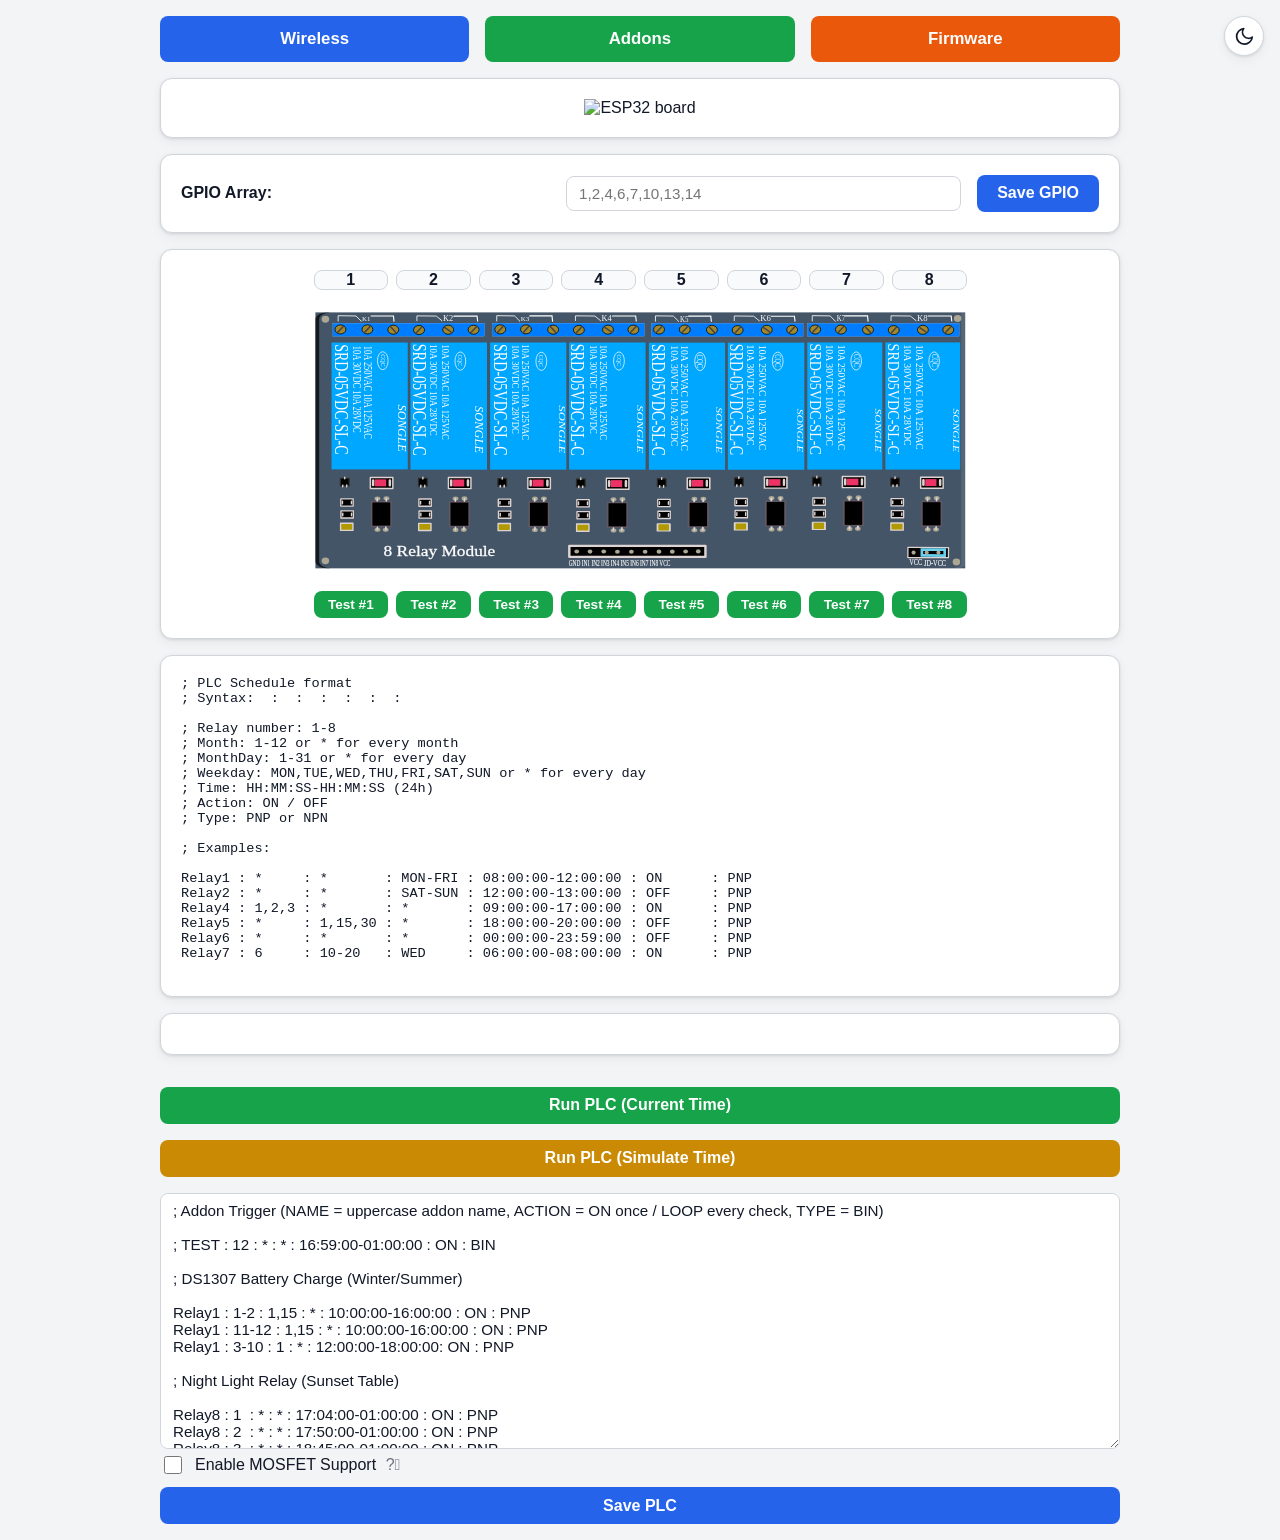
==== commit cf0307fe: "more fixing" ====
--- a/Web/index.html
+++ b/Web/index.html
@@ -7,13 +7,13 @@
         <link rel="stylesheet" type="text/css" href="css/style.css">
         <script defer src="js/common.js"></script>
         <script>
-        	var nvram = new XMLHttpRequest();
-            nvram.responseType = 'json';
-            nvram.open('GET', 'nvram.json', true);
-            nvram.send();
-            nvram.onload = function(e) {
-                if (nvram.response != undefined && nvram.response.nvram) {
-			        var info = nvram.response.nvram[0];
+        	var eeprom = new XMLHttpRequest();
+            eeprom.responseType = 'json';
+            eeprom.open('GET', 'eeprom.json', true);
+            eeprom.send();
+            eeprom.onload = function(e) {
+                if (eeprom.response != undefined && eeprom.response.eeprom) {
+			        var info = eeprom.response.eeprom[0];
 			        if (info.indexOf('ESP32-D0WD-V3') != -1) {
             			document.getElementById('8-channel-relay').remove();
 			            var espboard = document.getElementById('esp32-board');
